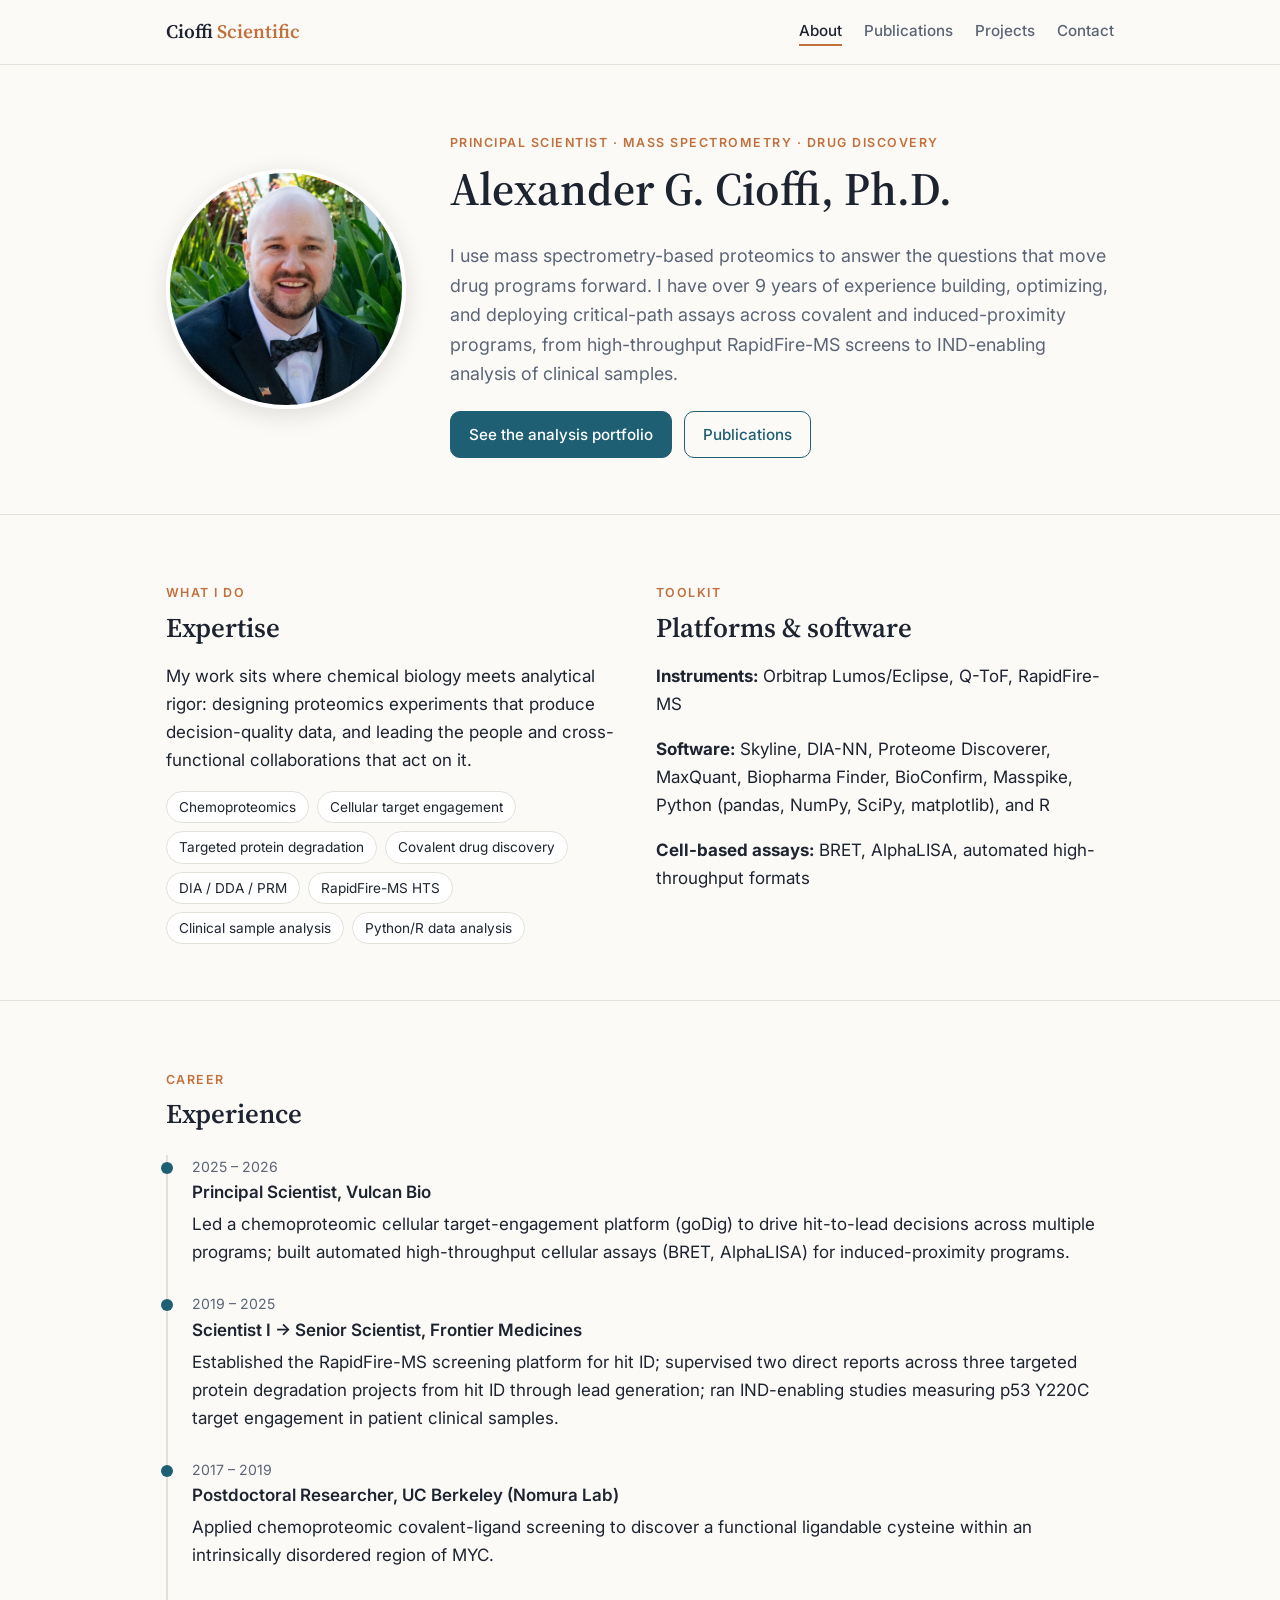
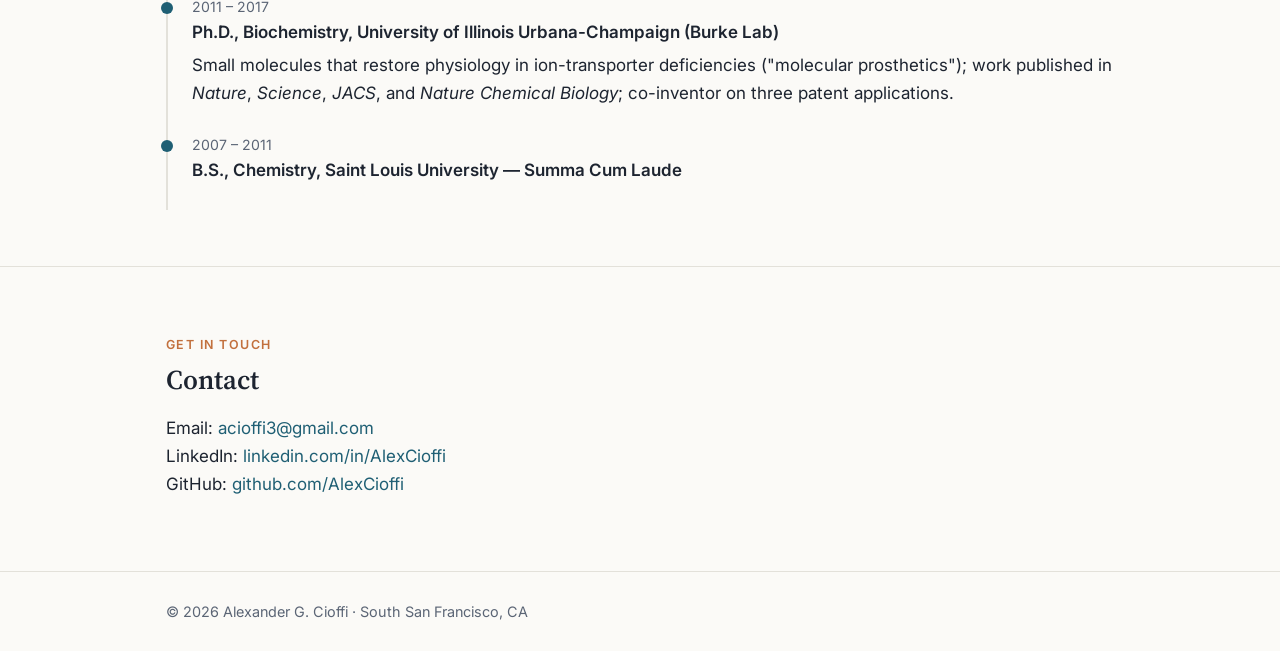
==== index.html @ 392a1076 "Add files via upload" ====
<!DOCTYPE html>
<!-- =====================================================================
     index.html — the home page (what visitors see at cioffiscientific.com)
     GitHub Pages serves a file named index.html automatically for "/".
     Sections: header/nav · hero (photo + intro) · expertise · career · footer
     ===================================================================== -->
<html lang="en">
<head>
  <meta charset="utf-8">
  <!-- Makes the layout scale correctly on phones -->
  <meta name="viewport" content="width=device-width, initial-scale=1">
  <title>Alexander G. Cioffi, Ph.D. | Proteomics &amp; Drug Discovery</title>
  <!-- This description is what Google shows under your link in search results -->
  <meta name="description" content="Alexander G. Cioffi, Ph.D. — Principal Scientist in mass spectrometry-based proteomics, chemoproteomics, and covalent / induced-proximity drug discovery.">

  <!-- Fonts from Google Fonts: a serif for headings, a clean sans for body text -->
  <link rel="preconnect" href="https://fonts.googleapis.com">
  <link rel="preconnect" href="https://fonts.gstatic.com" crossorigin>
  <link href="https://fonts.googleapis.com/css2?family=Inter:wght@400;500;600&family=Source+Serif+4:wght@600&display=swap" rel="stylesheet">

  <!-- The shared stylesheet (all pages use it) -->
  <link rel="stylesheet" href="styles.css">
</head>
<body>

  <!-- ===== Header / navigation (copy-identical on every page) ===== -->
  <header class="site-header">
    <div class="container">
      <a class="brand" href="index.html">Cioffi <span>Scientific</span></a>
      <nav class="nav">
        <a href="index.html" aria-current="page">About</a>
        <a href="publications.html">Publications</a>
        <a href="projects.html">Projects</a>
        <a href="#contact">Contact</a>
      </nav>
    </div>
  </header>

  <main>
    <!-- ===== Hero: photo + who you are ===== -->
    <section>
      <div class="container hero">
        <div>
          <!-- PHOTO: save a square-ish photo as images/headshot.jpg.
               If the file is missing, "onerror" hides the broken image and
               shows the initials circle instead. -->
          <img class="headshot" src="images/headshot.jpg" alt="Portrait of Alexander Cioffi"
               onerror="this.style.display='none'; this.nextElementSibling.style.display='flex';">
          <div class="headshot-placeholder" aria-hidden="true">AC</div>
        </div>

        <div>
          <p class="eyebrow">Principal Scientist · Mass Spectrometry · Drug Discovery</p>
          <h1>Alexander G. Cioffi, Ph.D.</h1>
          <p class="lede">
            I use mass spectrometry-based proteomics to answer the questions that move drug
            programs forward. I have over 9 years of experience building, optimizing, and deploying
            critical-path assays across covalent and induced-proximity programs, from
            high-throughput RapidFire-MS screens to IND-enabling analysis of clinical samples.
          </p>
          <div class="button-row">
            <a class="button primary" href="projects.html">See the analysis portfolio</a>
            <a class="button" href="publications.html">Publications</a>
            <!-- Optional: put your CV PDF in the repo and uncomment this line
            <a class="button" href="Cioffi_CV.pdf">Download CV</a> -->
          </div>
        </div>
      </div>
    </section>

    <!-- ===== Expertise ===== -->
    <section>
      <div class="container two-col">
        <div>
          <p class="eyebrow">What I do</p>
          <h2>Expertise</h2>
          <p>
            My work sits where chemical biology meets analytical rigor: designing proteomics
            experiments that produce decision-quality data, and leading the people and
            cross-functional collaborations that act on it.
          </p>
          <div class="tags">
            <span class="tag">Chemoproteomics</span>
            <span class="tag">Cellular target engagement</span>
            <span class="tag">Targeted protein degradation</span>
            <span class="tag">Covalent drug discovery</span>
            <span class="tag">DIA / DDA / PRM</span>
            <span class="tag">RapidFire-MS HTS</span>
            <span class="tag">Clinical sample analysis</span>
            <span class="tag">Python/R data analysis</span>
          </div>
        </div>
        <div>
          <p class="eyebrow">Toolkit</p>
          <h2>Platforms &amp; software</h2>
          <p><strong>Instruments:</strong> Orbitrap Lumos/Eclipse, Q-ToF, RapidFire-MS</p>
          <p><strong>Software:</strong> Skyline, DIA-NN, Proteome Discoverer, MaxQuant, Biopharma Finder,
             BioConfirm, Masspike, Python (pandas, NumPy, SciPy, matplotlib), and R</p>
          <p><strong>Cell-based assays:</strong> BRET, AlphaLISA, automated high-throughput formats</p>
        </div>
      </div>
    </section>

    <!-- ===== Career timeline ===== -->
    <section>
      <div class="container">
        <p class="eyebrow">Career</p>
        <h2>Experience</h2>
        <ul class="timeline">
          <li>
            <div class="when">2025 – 2026</div>
            <div class="role">Principal Scientist, Vulcan Bio</div>
            <p>Led a chemoproteomic cellular target-engagement platform (goDig) to drive
               hit-to-lead decisions across multiple programs; built automated high-throughput
               cellular assays (BRET, AlphaLISA) for induced-proximity programs.</p>
          </li>
          <li>
            <div class="when">2019 – 2025</div>
            <div class="role">Scientist I → Senior Scientist, Frontier Medicines</div>
            <p>Established the RapidFire-MS screening platform for hit ID; supervised two direct
               reports across three targeted protein degradation projects from hit ID through lead
               generation; ran IND-enabling studies measuring p53 Y220C target engagement in
               patient clinical samples.</p>
          </li>
          <li>
            <div class="when">2017 – 2019</div>
            <div class="role">Postdoctoral Researcher, UC Berkeley (Nomura Lab)</div>
            <p>Applied chemoproteomic covalent-ligand screening to discover a functional
               ligandable cysteine within an intrinsically disordered region of MYC.</p>
          </li>
          <li>
            <div class="when">2011 – 2017</div>
            <div class="role">Ph.D., Biochemistry, University of Illinois Urbana-Champaign (Burke Lab)</div>
            <p>Small molecules that restore physiology in ion-transporter deficiencies
               ("molecular prosthetics"); work published in <em>Nature</em>, <em>Science</em>,
               <em>JACS</em>, and <em>Nature Chemical Biology</em>; co-inventor on three patent
               applications.</p>
          </li>
          <li>
            <div class="when">2007 – 2011</div>
            <div class="role">B.S., Chemistry, Saint Louis University — Summa Cum Laude</div>
          </li>
        </ul>
      </div>
    </section>

    <!-- ===== Contact ===== -->
    <section id="contact">
      <div class="container">
        <p class="eyebrow">Get in touch</p>
        <h2>Contact</h2>
        <p>
          Email: <a href="mailto:acioffi3@gmail.com">acioffi3@gmail.com</a><br>
          <!-- Replace the two URLs below with your real profiles -->
          LinkedIn: <a href="https://www.linkedin.com/in/alexander-cioffi-22148a72">linkedin.com/in/AlexCioffi</a><br>
          GitHub: <a href="https://github.com/acioffi3-spec">github.com/AlexCioffi</a>
        </p>
      </div>
    </section>
  </main>

  <footer class="site-footer">
    <div class="container">© 2026 Alexander G. Cioffi · South San Francisco, CA</div>
  </footer>

</body>
</html>
---- styles.css ----
/* =====================================================================
   cioffiscientific.com — shared stylesheet
   Every page links to this one file, so a change here changes the
   whole site. Structure:
     1. Design tokens (colors, fonts, spacing) — edit these first
     2. Base elements (body, headings, links)
     3. Layout pieces (header/nav, sections, footer)
     4. Components (hero, timeline, publication list, project cards)
     5. Small-screen adjustments
   ===================================================================== */

/* ---------- 1. Design tokens ----------------------------------------
   CSS "custom properties" (variables). Change --accent once and every
   link, button and highlight follows. */
:root {
  --bg:        #fbfaf7;   /* warm off-white page background */
  --surface:   #ffffff;   /* cards */
  --text:      #1d2430;   /* near-black body text */
  --muted:     #5b6575;   /* secondary text (dates, journals) */
  --line:      #e3e1da;   /* hairline borders */
  --accent:    #1f5f74;   /* deep teal — links, highlights */
  --accent-2:  #c2703d;   /* copper — small emphasis marks */

  --font-head: "Source Serif 4", Georgia, serif;
  --font-body: "Inter", system-ui, -apple-system, "Segoe UI", sans-serif;

  --max-width: 980px;     /* content column width */
  --radius:    10px;
}

/* Dark mode: browsers report the visitor's OS setting; we just swap tokens. */
@media (prefers-color-scheme: dark) {
  :root {
    --bg:       #12161c;
    --surface:  #1a2029;
    --text:     #e6e8eb;
    --muted:    #9aa3b0;
    --line:     #2a323d;
    --accent:   #6fb8cf;
    --accent-2: #e09a6b;
  }
}

/* ---------- 2. Base elements ---------------------------------------- */
*, *::before, *::after { box-sizing: border-box; }

html { scroll-behavior: smooth; }

body {
  margin: 0;
  background: var(--bg);
  color: var(--text);
  font-family: var(--font-body);
  font-size: 17px;
  line-height: 1.65;
}

h1, h2, h3 {
  font-family: var(--font-head);
  line-height: 1.2;
  margin: 0 0 0.5em;
}
h1 { font-size: clamp(2rem, 5vw, 2.9rem); font-weight: 600; }
h2 { font-size: 1.7rem; font-weight: 600; }
h3 { font-size: 1.15rem; font-weight: 600; }

a { color: var(--accent); text-decoration: none; }
a:hover { text-decoration: underline; }

img { max-width: 100%; display: block; }

/* ---------- 3. Layout ----------------------------------------------- */
.container {
  max-width: var(--max-width);
  margin: 0 auto;
  padding: 0 16px;           /* 16px gutter keeps text off phone edges */
}

/* Header + navigation bar, shared by every page */
.site-header {
  border-bottom: 1px solid var(--line);
  background: var(--bg);
  position: sticky;           /* stays visible while scrolling */
  top: 0;
  z-index: 10;
}
.site-header .container {
  display: flex;
  align-items: center;
  justify-content: space-between;
  gap: 16px;
  min-height: 64px;
  flex-wrap: wrap;
}
.brand {
  font-family: var(--font-head);
  font-size: 1.2rem;
  font-weight: 600;
  color: var(--text);
}
.brand span { color: var(--accent-2); }
.nav { display: flex; gap: 22px; flex-wrap: wrap; }
.nav a { color: var(--muted); font-size: 0.95rem; font-weight: 500; }
.nav a:hover { color: var(--accent); text-decoration: none; }
/* The page you're on gets aria-current="page" in the HTML */
.nav a[aria-current="page"] { color: var(--text); border-bottom: 2px solid var(--accent-2); }

section { padding: 56px 0; }
section + section { border-top: 1px solid var(--line); }

.eyebrow {                   /* small label above a heading */
  font-size: 0.78rem;
  letter-spacing: 0.12em;
  text-transform: uppercase;
  color: var(--accent-2);
  font-weight: 600;
  margin-bottom: 8px;
}

.site-footer {
  border-top: 1px solid var(--line);
  padding: 28px 0;
  color: var(--muted);
  font-size: 0.9rem;
}

/* ---------- 4. Components ------------------------------------------- */

/* Hero: photo on the left, intro text on the right */
.hero {
  display: grid;
  grid-template-columns: 240px 1fr;
  gap: 44px;
  align-items: center;
}
.headshot {
  width: 240px;
  height: 240px;
  border-radius: 50%;
  object-fit: cover;         /* crops any photo to fill the circle */
  border: 4px solid var(--surface);
  box-shadow: 0 6px 24px rgba(0, 0, 0, 0.12);
}
/* Shown only if images/headshot.jpg is missing (see onerror in index.html) */
.headshot-placeholder {
  width: 240px;
  height: 240px;
  border-radius: 50%;
  display: none;
  align-items: center;
  justify-content: center;
  background: var(--accent);
  color: #fff;
  font-family: var(--font-head);
  font-size: 4rem;
}
.lede { font-size: 1.12rem; color: var(--muted); max-width: 60ch; }

.button-row { display: flex; gap: 12px; flex-wrap: wrap; margin-top: 22px; }
.button {
  display: inline-block;
  padding: 10px 18px;
  border-radius: var(--radius);
  border: 1px solid var(--accent);
  font-weight: 500;
  font-size: 0.95rem;
}
.button.primary { background: var(--accent); color: #fff; }
.button:hover { text-decoration: none; opacity: 0.9; }

/* Expertise tags */
.tags { display: flex; flex-wrap: wrap; gap: 8px; margin-top: 12px; }
.tag {
  font-size: 0.85rem;
  padding: 4px 12px;
  border-radius: 999px;
  border: 1px solid var(--line);
  background: var(--surface);
}

.two-col { display: grid; grid-template-columns: 1fr 1fr; gap: 32px; }

/* Career timeline: a vertical line with entries hanging off it */
.timeline { list-style: none; padding: 0; margin: 24px 0 0; border-left: 2px solid var(--line); }
.timeline li { position: relative; padding: 0 0 26px 24px; }
.timeline li::before {       /* the dot on the line */
  content: "";
  position: absolute;
  left: -7px;
  top: 7px;
  width: 12px;
  height: 12px;
  border-radius: 50%;
  background: var(--accent);
}
.timeline .when { color: var(--muted); font-size: 0.88rem; }
.timeline .role { font-weight: 600; }
.timeline p { margin: 4px 0 0; }

/* Publication list (publications.html) */
.pub-list { list-style: none; padding: 0; margin: 0; counter-reset: pub; }
.pub {
  counter-increment: pub;
  padding: 18px 0;
  border-bottom: 1px solid var(--line);
  display: grid;
  grid-template-columns: 70px 1fr;
  gap: 12px;
}
.pub-year { font-family: var(--font-head); font-size: 1.1rem; color: var(--accent-2); }
.pub-title { font-weight: 600; display: block; margin-bottom: 2px; }
.pub-authors { color: var(--muted); font-size: 0.93rem; }
.pub-authors .me { color: var(--text); font-weight: 600; }  /* highlights your name */
.pub-venue { font-size: 0.93rem; }
.pub-venue em { font-style: italic; }
.pub-links { margin-top: 6px; font-size: 0.88rem; display: flex; gap: 14px; flex-wrap: wrap; }

/* Project cards (projects.html) */
.cards { display: grid; grid-template-columns: repeat(auto-fit, minmax(260px, 1fr)); gap: 20px; }
.card {
  background: var(--surface);
  border: 1px solid var(--line);
  border-radius: var(--radius);
  padding: 22px;
}
.card .status { font-size: 0.78rem; text-transform: uppercase; letter-spacing: 0.08em; color: var(--muted); }
.card .status.live { color: var(--accent); }

/* ---------- 5. Small screens ---------------------------------------- */
@media (max-width: 720px) {
  .hero { grid-template-columns: 1fr; gap: 24px; text-align: left; }
  .headshot, .headshot-placeholder { width: 160px; height: 160px; font-size: 2.8rem; }
  .two-col { grid-template-columns: 1fr; }
  .pub { grid-template-columns: 1fr; gap: 2px; }
  section { padding: 40px 0; }
}
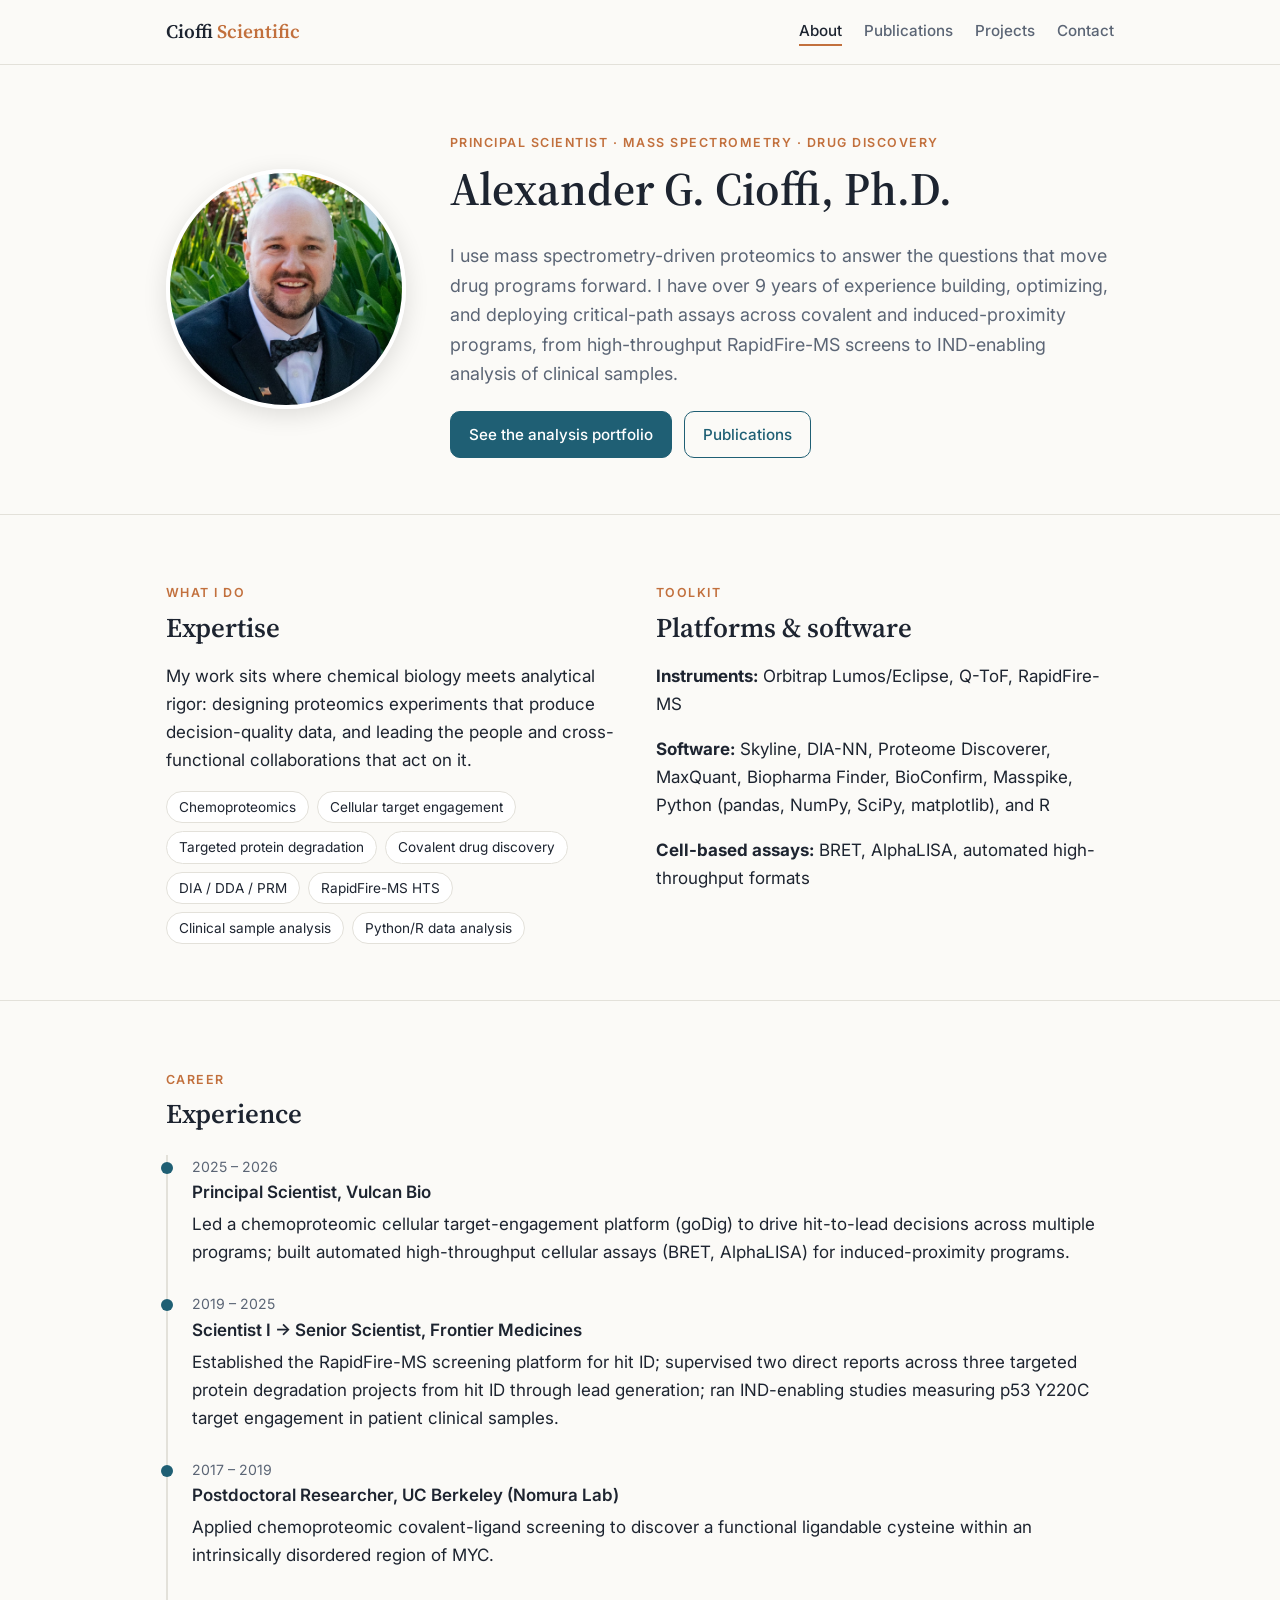
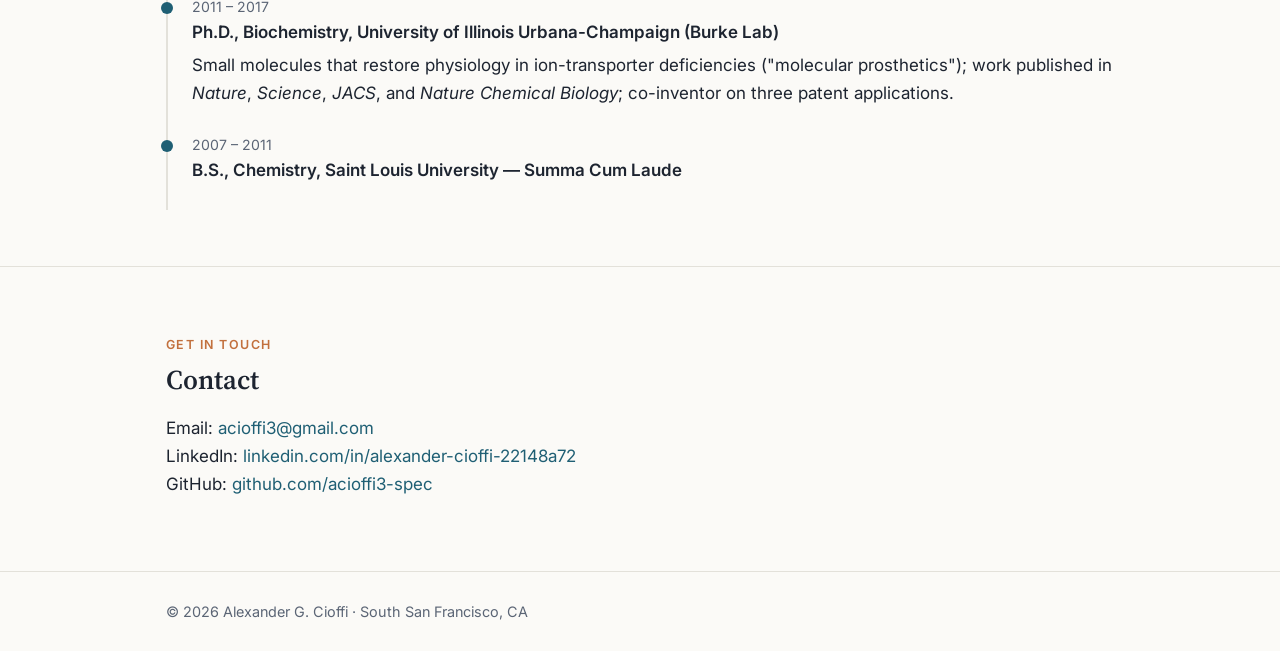
==== commit e7d51824: "Fix contact links, hide unfinished Projects button, add link previews - Contact: link text now match" ====
--- a/index.html
+++ b/index.html
@@ -11,7 +11,19 @@
   <meta name="viewport" content="width=device-width, initial-scale=1">
   <title>Alexander G. Cioffi, Ph.D. | Proteomics &amp; Drug Discovery</title>
   <!-- This description is what Google shows under your link in search results -->
-  <meta name="description" content="Alexander G. Cioffi, Ph.D. — Principal Scientist in mass spectrometry-based proteomics, chemoproteomics, and covalent / induced-proximity drug discovery.">
+  <meta name="description" content="Alexander G. Cioffi, Ph.D. — Principal Scientist in mass spectrometry-driven proteomics, chemoproteomics, and covalent / induced-proximity drug discovery.">
+
+  <!-- Link preview: what LinkedIn, Slack, iMessage, etc. show when someone shares this page.
+       Image URLs here must be absolute (full https://...) for those sites to find them. -->
+  <meta property="og:type" content="website">
+  <meta property="og:url" content="https://cioffiscientific.com/">
+  <meta property="og:title" content="Alexander G. Cioffi, Ph.D. | Cioffi Scientific">
+  <meta property="og:description" content="Mass spectrometry-driven proteomics for drug discovery: chemoproteomics, target engagement, and targeted protein degradation.">
+  <meta property="og:image" content="https://cioffiscientific.com/images/social-preview.png">
+  <meta property="og:image:width" content="1280">
+  <meta property="og:image:height" content="640">
+  <meta property="og:image:alt" content="Alexander G. Cioffi, Ph.D. — Mass spectrometry-driven proteomics for drug discovery">
+  <meta name="twitter:card" content="summary_large_image">
 
   <!-- Fonts from Google Fonts: a serif for headings, a clean sans for body text -->
   <link rel="preconnect" href="https://fonts.googleapis.com">
@@ -53,7 +65,7 @@
           <p class="eyebrow">Principal Scientist · Mass Spectrometry · Drug Discovery</p>
           <h1>Alexander G. Cioffi, Ph.D.</h1>
           <p class="lede">
-            I use mass spectrometry-based proteomics to answer the questions that move drug
+            I use mass spectrometry-driven proteomics to answer the questions that move drug
             programs forward. I have over 9 years of experience building, optimizing, and deploying
             critical-path assays across covalent and induced-proximity programs, from
             high-throughput RapidFire-MS screens to IND-enabling analysis of clinical samples.
@@ -151,9 +163,9 @@
         <h2>Contact</h2>
         <p>
           Email: <a href="mailto:acioffi3@gmail.com">acioffi3@gmail.com</a><br>
-          <!-- Replace the two URLs below with your real profiles -->
-          LinkedIn: <a href="https://www.linkedin.com/in/alexander-cioffi-22148a72">linkedin.com/in/AlexCioffi</a><br>
-          GitHub: <a href="https://github.com/acioffi3-spec">github.com/AlexCioffi</a>
+          <!-- Link text must match the real address, so a visitor who types it lands on the right page -->
+          LinkedIn: <a href="https://www.linkedin.com/in/alexander-cioffi-22148a72">linkedin.com/in/alexander-cioffi-22148a72</a><br>
+          GitHub: <a href="https://github.com/acioffi3-spec">github.com/acioffi3-spec</a>
         </p>
       </div>
     </section>
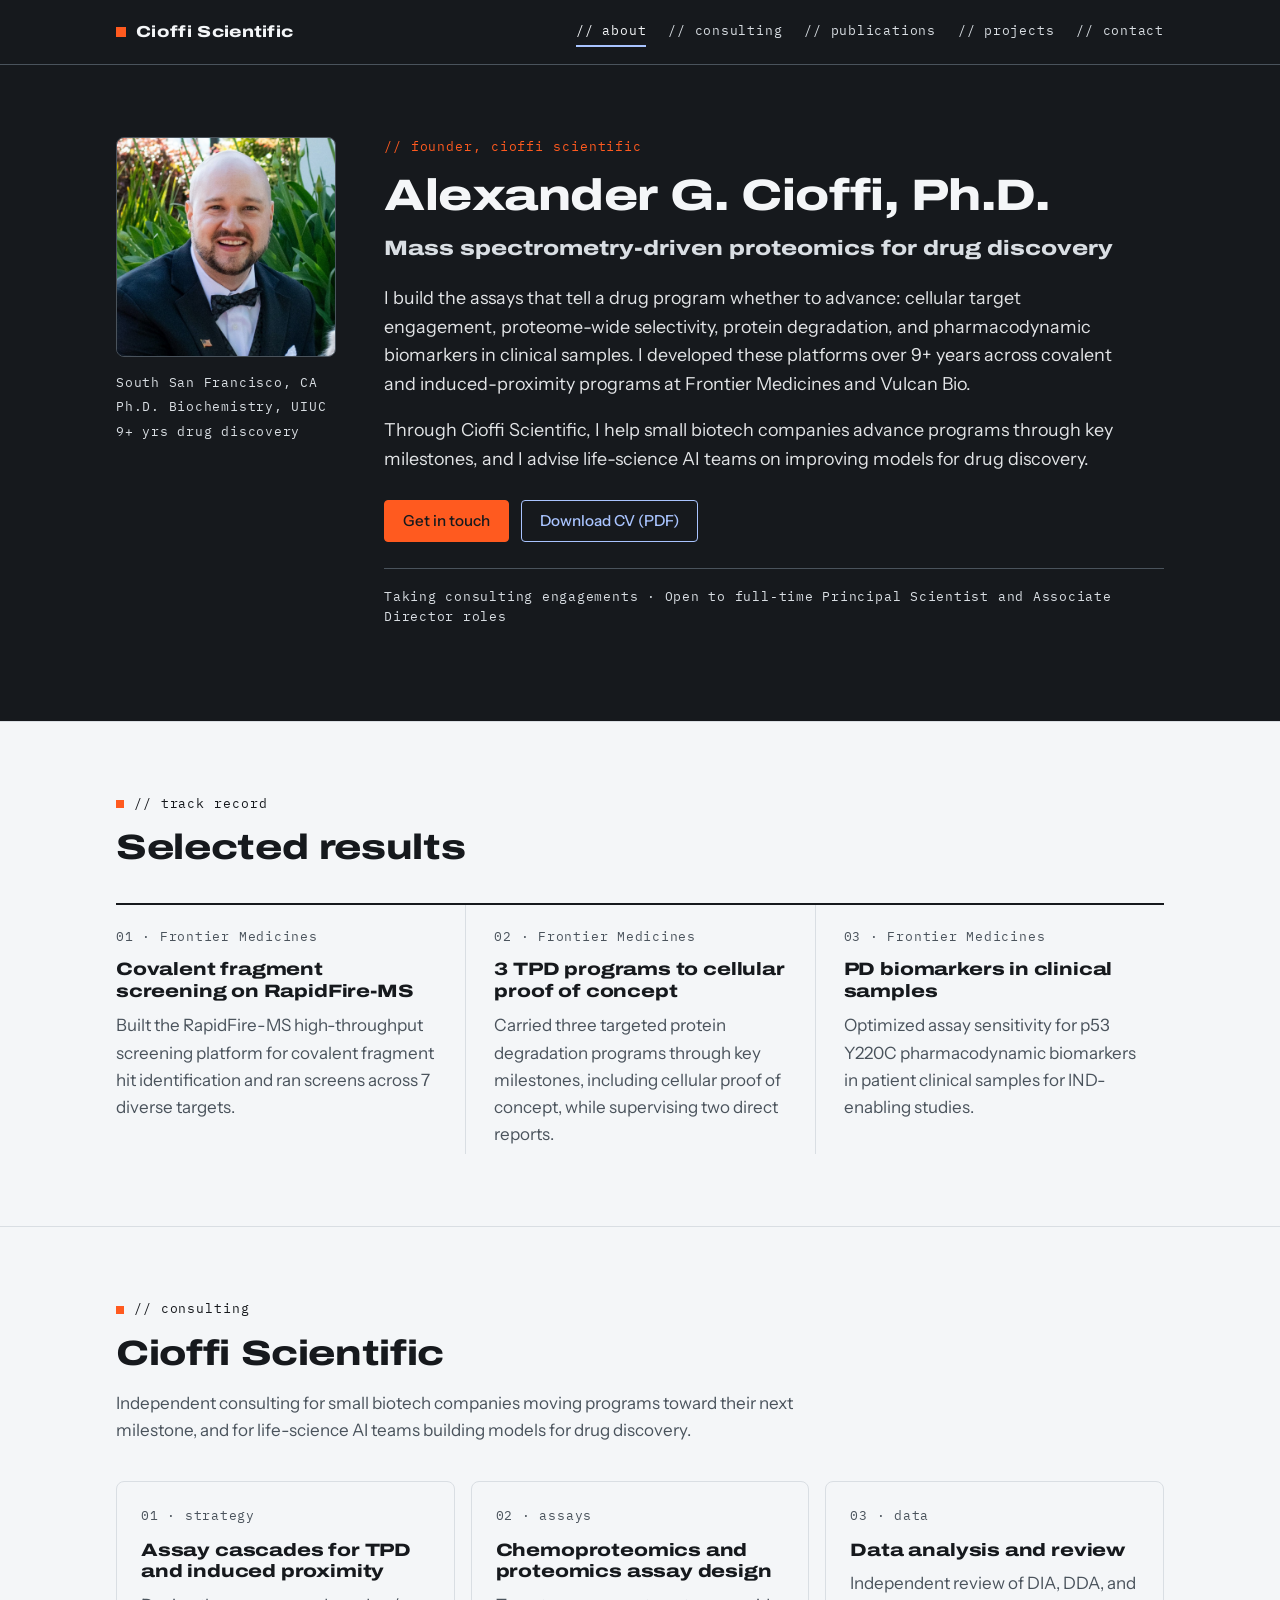
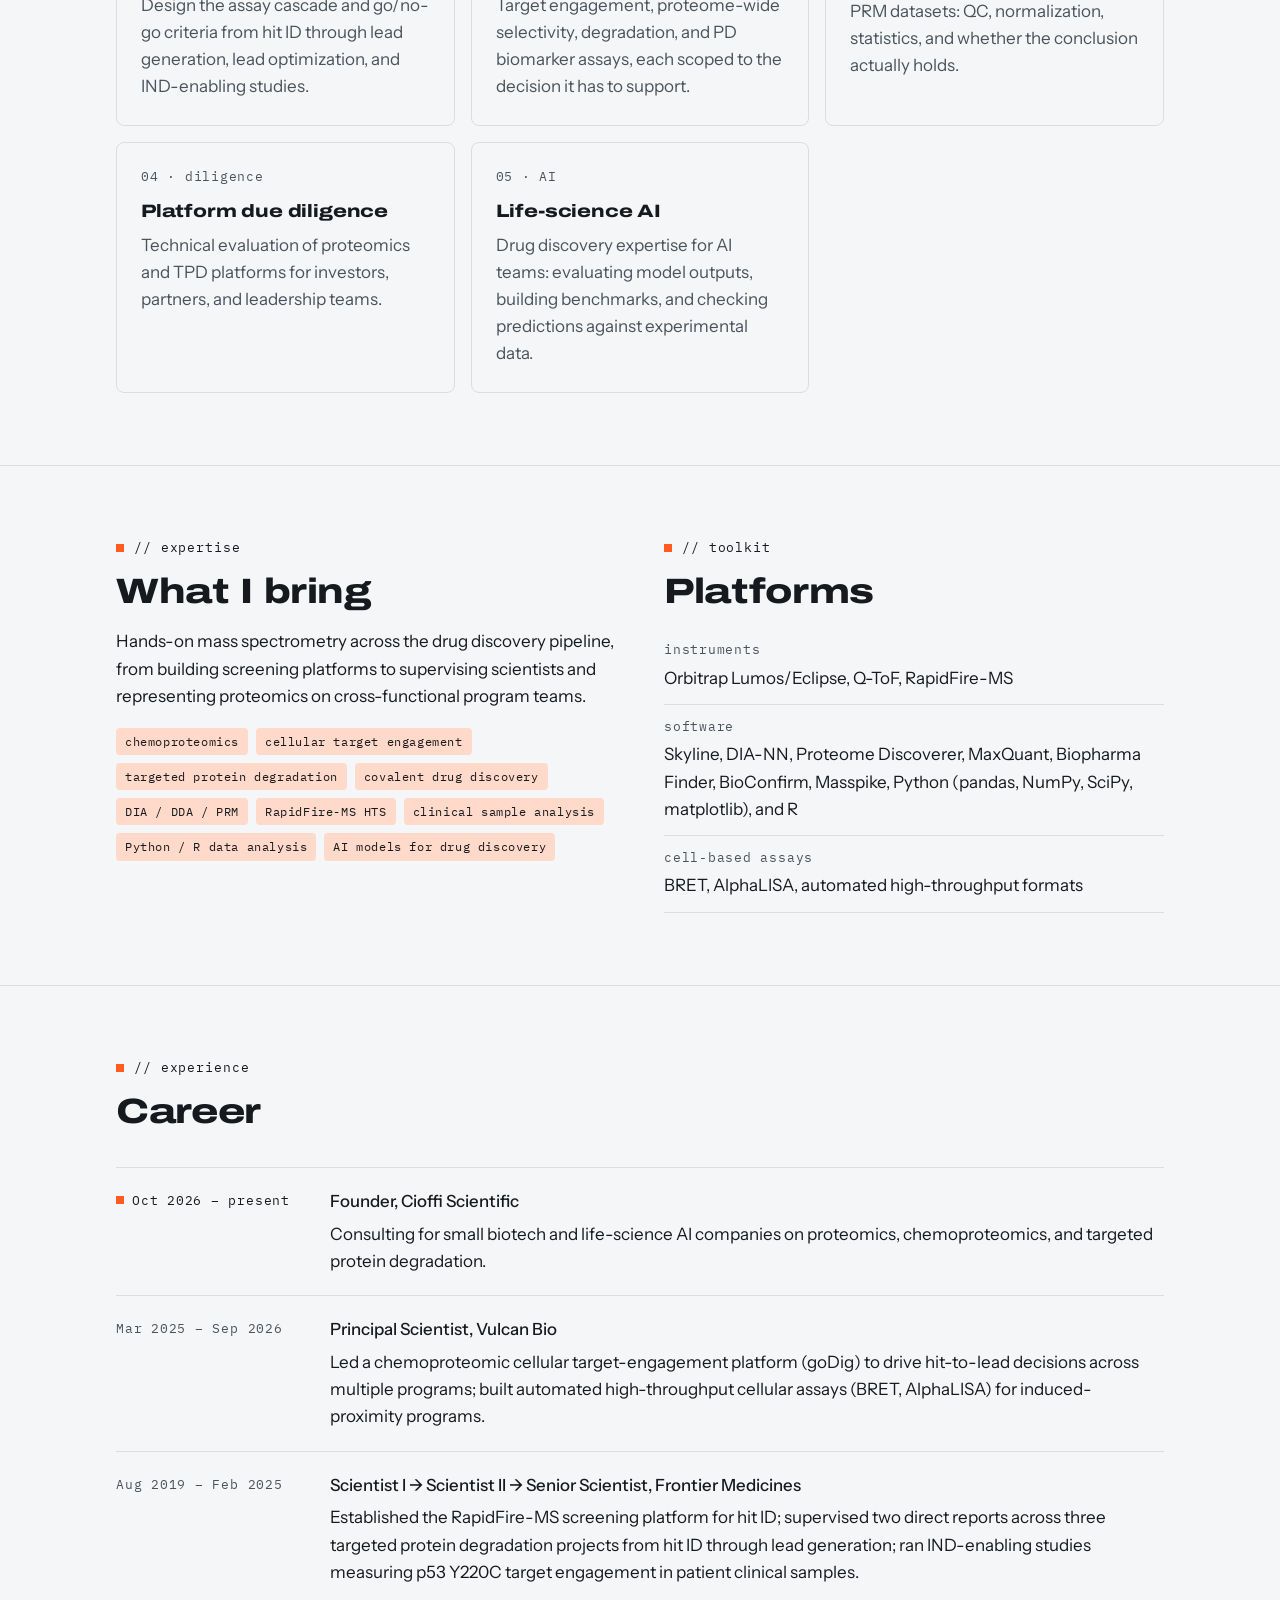
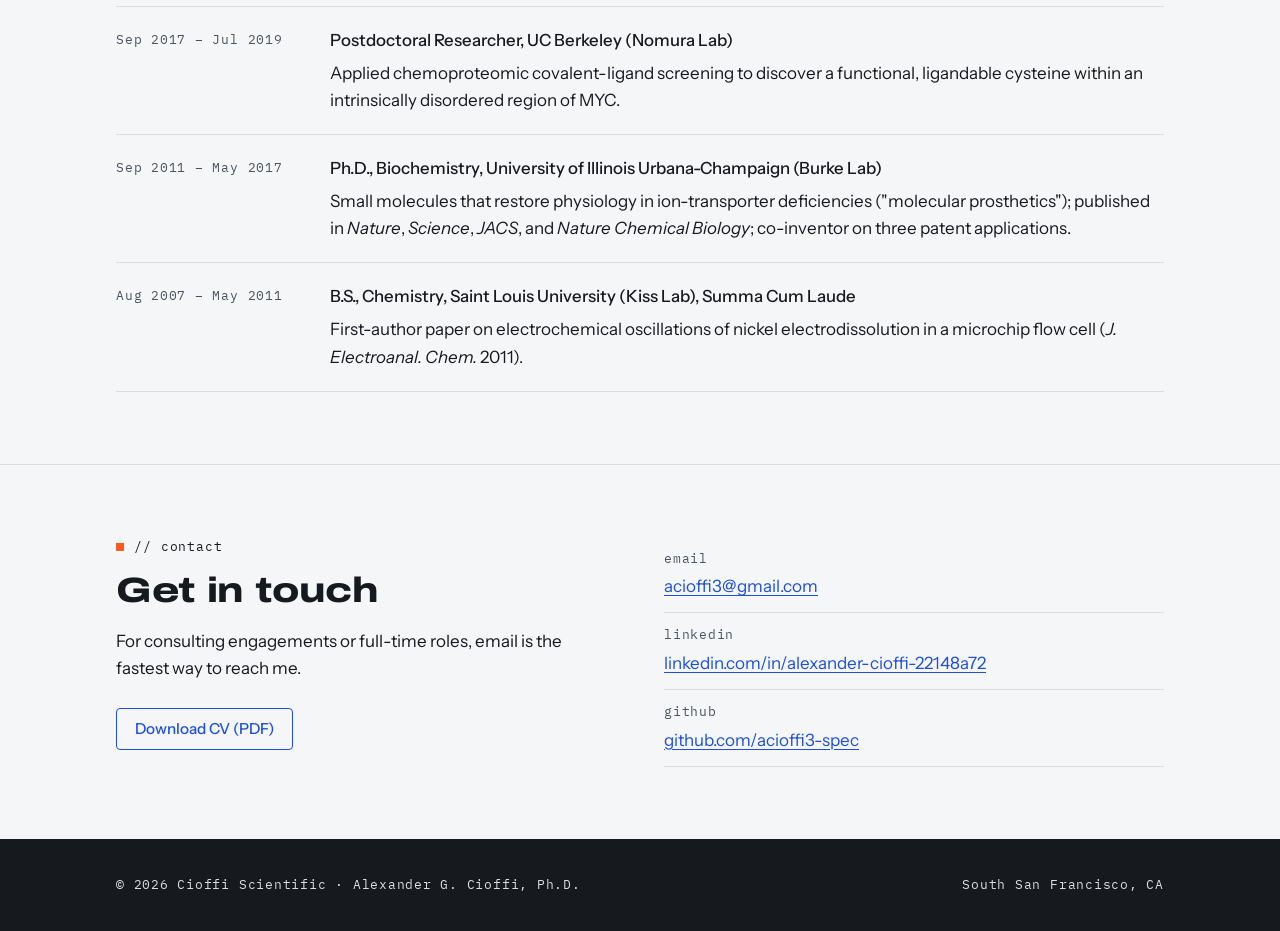
==== commit c18d360f: "Restyle to "Signal and Steel", add consulting, track record, CV download - New design system from St" ====
--- a/index.html
+++ b/index.html
@@ -1,179 +1,302 @@
-<!DOCTYPE html>
-<!-- =====================================================================
-     index.html — the home page (what visitors see at cioffiscientific.com)
-     GitHub Pages serves a file named index.html automatically for "/".
-     Sections: header/nav · hero (photo + intro) · expertise · career · footer
-     ===================================================================== -->
-<html lang="en">
-<head>
-  <meta charset="utf-8">
-  <!-- Makes the layout scale correctly on phones -->
-  <meta name="viewport" content="width=device-width, initial-scale=1">
-  <title>Alexander G. Cioffi, Ph.D. | Proteomics &amp; Drug Discovery</title>
-  <!-- This description is what Google shows under your link in search results -->
-  <meta name="description" content="Alexander G. Cioffi, Ph.D. — Principal Scientist in mass spectrometry-driven proteomics, chemoproteomics, and covalent / induced-proximity drug discovery.">
-
-  <!-- Link preview: what LinkedIn, Slack, iMessage, etc. show when someone shares this page.
-       Image URLs here must be absolute (full https://...) for those sites to find them. -->
-  <meta property="og:type" content="website">
-  <meta property="og:url" content="https://cioffiscientific.com/">
-  <meta property="og:title" content="Alexander G. Cioffi, Ph.D. | Cioffi Scientific">
-  <meta property="og:description" content="Mass spectrometry-driven proteomics for drug discovery: chemoproteomics, target engagement, and targeted protein degradation.">
-  <meta property="og:image" content="https://cioffiscientific.com/images/social-preview.png">
-  <meta property="og:image:width" content="1280">
-  <meta property="og:image:height" content="640">
-  <meta property="og:image:alt" content="Alexander G. Cioffi, Ph.D. — Mass spectrometry-driven proteomics for drug discovery">
-  <meta name="twitter:card" content="summary_large_image">
-
-  <!-- Fonts from Google Fonts: a serif for headings, a clean sans for body text -->
-  <link rel="preconnect" href="https://fonts.googleapis.com">
-  <link rel="preconnect" href="https://fonts.gstatic.com" crossorigin>
-  <link href="https://fonts.googleapis.com/css2?family=Inter:wght@400;500;600&family=Source+Serif+4:wght@600&display=swap" rel="stylesheet">
-
-  <!-- The shared stylesheet (all pages use it) -->
-  <link rel="stylesheet" href="styles.css">
-</head>
-<body>
-
-  <!-- ===== Header / navigation (copy-identical on every page) ===== -->
-  <header class="site-header">
-    <div class="container">
-      <a class="brand" href="index.html">Cioffi <span>Scientific</span></a>
-      <nav class="nav">
-        <a href="index.html" aria-current="page">About</a>
-        <a href="publications.html">Publications</a>
-        <a href="projects.html">Projects</a>
-        <a href="#contact">Contact</a>
-      </nav>
-    </div>
-  </header>
-
-  <main>
-    <!-- ===== Hero: photo + who you are ===== -->
-    <section>
-      <div class="container hero">
-        <div>
-          <!-- PHOTO: save a square-ish photo as images/headshot.jpg.
-               If the file is missing, "onerror" hides the broken image and
-               shows the initials circle instead. -->
-          <img class="headshot" src="images/headshot.jpg" alt="Portrait of Alexander Cioffi"
-               onerror="this.style.display='none'; this.nextElementSibling.style.display='flex';">
-          <div class="headshot-placeholder" aria-hidden="true">AC</div>
-        </div>
-
-        <div>
-          <p class="eyebrow">Principal Scientist · Mass Spectrometry · Drug Discovery</p>
-          <h1>Alexander G. Cioffi, Ph.D.</h1>
-          <p class="lede">
-            I use mass spectrometry-driven proteomics to answer the questions that move drug
-            programs forward. I have over 9 years of experience building, optimizing, and deploying
-            critical-path assays across covalent and induced-proximity programs, from
-            high-throughput RapidFire-MS screens to IND-enabling analysis of clinical samples.
-          </p>
-          <div class="button-row">
-            <a class="button primary" href="projects.html">See the analysis portfolio</a>
-            <a class="button" href="publications.html">Publications</a>
-            <!-- Optional: put your CV PDF in the repo and uncomment this line
-            <a class="button" href="Cioffi_CV.pdf">Download CV</a> -->
-          </div>
-        </div>
-      </div>
-    </section>
-
-    <!-- ===== Expertise ===== -->
-    <section>
-      <div class="container two-col">
-        <div>
-          <p class="eyebrow">What I do</p>
-          <h2>Expertise</h2>
-          <p>
-            My work sits where chemical biology meets analytical rigor: designing proteomics
-            experiments that produce decision-quality data, and leading the people and
-            cross-functional collaborations that act on it.
-          </p>
-          <div class="tags">
-            <span class="tag">Chemoproteomics</span>
-            <span class="tag">Cellular target engagement</span>
-            <span class="tag">Targeted protein degradation</span>
-            <span class="tag">Covalent drug discovery</span>
-            <span class="tag">DIA / DDA / PRM</span>
-            <span class="tag">RapidFire-MS HTS</span>
-            <span class="tag">Clinical sample analysis</span>
-            <span class="tag">Python/R data analysis</span>
-          </div>
-        </div>
-        <div>
-          <p class="eyebrow">Toolkit</p>
-          <h2>Platforms &amp; software</h2>
-          <p><strong>Instruments:</strong> Orbitrap Lumos/Eclipse, Q-ToF, RapidFire-MS</p>
-          <p><strong>Software:</strong> Skyline, DIA-NN, Proteome Discoverer, MaxQuant, Biopharma Finder,
-             BioConfirm, Masspike, Python (pandas, NumPy, SciPy, matplotlib), and R</p>
-          <p><strong>Cell-based assays:</strong> BRET, AlphaLISA, automated high-throughput formats</p>
-        </div>
-      </div>
-    </section>
-
-    <!-- ===== Career timeline ===== -->
-    <section>
-      <div class="container">
-        <p class="eyebrow">Career</p>
-        <h2>Experience</h2>
-        <ul class="timeline">
-          <li>
-            <div class="when">2025 – 2026</div>
-            <div class="role">Principal Scientist, Vulcan Bio</div>
-            <p>Led a chemoproteomic cellular target-engagement platform (goDig) to drive
-               hit-to-lead decisions across multiple programs; built automated high-throughput
-               cellular assays (BRET, AlphaLISA) for induced-proximity programs.</p>
-          </li>
-          <li>
-            <div class="when">2019 – 2025</div>
-            <div class="role">Scientist I → Senior Scientist, Frontier Medicines</div>
-            <p>Established the RapidFire-MS screening platform for hit ID; supervised two direct
-               reports across three targeted protein degradation projects from hit ID through lead
-               generation; ran IND-enabling studies measuring p53 Y220C target engagement in
-               patient clinical samples.</p>
-          </li>
-          <li>
-            <div class="when">2017 – 2019</div>
-            <div class="role">Postdoctoral Researcher, UC Berkeley (Nomura Lab)</div>
-            <p>Applied chemoproteomic covalent-ligand screening to discover a functional
-               ligandable cysteine within an intrinsically disordered region of MYC.</p>
-          </li>
-          <li>
-            <div class="when">2011 – 2017</div>
-            <div class="role">Ph.D., Biochemistry, University of Illinois Urbana-Champaign (Burke Lab)</div>
-            <p>Small molecules that restore physiology in ion-transporter deficiencies
-               ("molecular prosthetics"); work published in <em>Nature</em>, <em>Science</em>,
-               <em>JACS</em>, and <em>Nature Chemical Biology</em>; co-inventor on three patent
-               applications.</p>
-          </li>
-          <li>
-            <div class="when">2007 – 2011</div>
-            <div class="role">B.S., Chemistry, Saint Louis University — Summa Cum Laude</div>
-          </li>
-        </ul>
-      </div>
-    </section>
-
-    <!-- ===== Contact ===== -->
-    <section id="contact">
-      <div class="container">
-        <p class="eyebrow">Get in touch</p>
-        <h2>Contact</h2>
-        <p>
-          Email: <a href="mailto:acioffi3@gmail.com">acioffi3@gmail.com</a><br>
-          <!-- Link text must match the real address, so a visitor who types it lands on the right page -->
-          LinkedIn: <a href="https://www.linkedin.com/in/alexander-cioffi-22148a72">linkedin.com/in/alexander-cioffi-22148a72</a><br>
-          GitHub: <a href="https://github.com/acioffi3-spec">github.com/acioffi3-spec</a>
-        </p>
-      </div>
-    </section>
-  </main>
-
-  <footer class="site-footer">
-    <div class="container">© 2026 Alexander G. Cioffi · South San Francisco, CA</div>
-  </footer>
-
-</body>
-</html>
+<!DOCTYPE html>
+<!-- =====================================================================
+     index.html: home page (cioffiscientific.com)
+     Sections, top to bottom:
+       header (dark) · hero (dark) · track record · consulting ·
+       expertise & toolkit · career timeline · contact · footer (dark)
+     Dark sections carry class="theme-dark"; colors come from styles.css.
+     ===================================================================== -->
+<html lang="en">
+<head>
+  <meta charset="utf-8">
+  <meta name="viewport" content="width=device-width, initial-scale=1">
+  <title>Alexander G. Cioffi, Ph.D. | Cioffi Scientific</title>
+  <!-- What Google shows under the link in search results -->
+  <meta name="description" content="Alexander G. Cioffi, Ph.D., founder of Cioffi Scientific. Mass spectrometry-driven proteomics, chemoproteomics, and targeted protein degradation for small biotech companies and life-science AI teams.">
+
+  <!-- Link preview for LinkedIn, Slack, texts. Image URL must be absolute. -->
+  <meta property="og:type" content="website">
+  <meta property="og:url" content="https://cioffiscientific.com/">
+  <meta property="og:title" content="Alexander G. Cioffi, Ph.D. | Cioffi Scientific">
+  <meta property="og:description" content="Mass spectrometry-driven proteomics for drug discovery: chemoproteomics, target engagement, and targeted protein degradation.">
+  <meta property="og:image" content="https://cioffiscientific.com/images/social-preview.png">
+  <meta property="og:image:width" content="1280">
+  <meta property="og:image:height" content="640">
+  <meta property="og:image:alt" content="Alexander G. Cioffi, Ph.D. | Mass spectrometry-driven proteomics for drug discovery">
+  <meta name="twitter:card" content="summary_large_image">
+
+  <!-- Fonts: Archivo (expanded headings), Instrument Sans (body), IBM Plex Mono (labels) -->
+  <link rel="preconnect" href="https://fonts.googleapis.com">
+  <link rel="preconnect" href="https://fonts.gstatic.com" crossorigin>
+  <link href="https://fonts.googleapis.com/css2?family=Archivo:wdth,wght@125,800&family=IBM+Plex+Mono&family=Instrument+Sans:wght@400;500&display=swap" rel="stylesheet">
+  <link rel="stylesheet" href="styles.css">
+</head>
+<body>
+
+  <!-- ===== Header (identical on every page except aria-current) ===== -->
+  <header class="site-header theme-dark">
+    <div class="container">
+      <a class="brand" href="index.html">Cioffi Scientific</a>
+      <nav class="nav" aria-label="Main">
+        <a href="index.html" aria-current="page">// about</a>
+        <a href="index.html#consulting">// consulting</a>
+        <a href="publications.html">// publications</a>
+        <a href="projects.html">// projects</a>
+        <a href="index.html#contact">// contact</a>
+      </nav>
+    </div>
+  </header>
+
+  <main>
+    <!-- ===== Hero: who I am, what I do, two ways to act ===== -->
+    <section class="hero theme-dark">
+      <div class="container hero-grid">
+        <div>
+          <!-- If images/headshot.jpg is missing, the initials box shows instead -->
+          <img class="headshot" src="images/headshot.jpg" alt="Portrait of Alexander Cioffi"
+               onerror="this.style.display='none'; this.nextElementSibling.style.display='flex';">
+          <div class="headshot-placeholder" aria-hidden="true">AC</div>
+          <div class="spec-line mono">
+            <span>South San Francisco, CA</span>
+            <span>Ph.D. Biochemistry, UIUC</span>
+            <span>9+ yrs drug discovery</span>
+          </div>
+        </div>
+
+        <div>
+          <p class="eyebrow">// founder, cioffi scientific</p>
+          <h1>Alexander G. Cioffi, Ph.D.</h1>
+          <p class="tagline">Mass spectrometry-driven proteomics for drug discovery</p>
+          <p class="lede">
+            I build the assays that tell a drug program whether to advance: cellular target
+            engagement, proteome-wide selectivity, protein degradation, and pharmacodynamic
+            biomarkers in clinical samples. I developed these platforms over 9+ years across
+            covalent and induced-proximity programs at Frontier Medicines and Vulcan Bio.
+          </p>
+          <p class="lede">
+            Through Cioffi Scientific, I help small biotech companies advance programs through key
+            milestones, and I advise life-science AI teams on improving models for drug discovery.
+          </p>
+          <div class="button-row">
+            <!-- The one Signal-orange button on this screen -->
+            <a class="button primary" href="#contact">Get in touch</a>
+            <a class="button" href="Cioffi_CV.pdf">Download CV (PDF)</a>
+          </div>
+          <p class="availability mono">
+            Taking consulting engagements · Open to full-time Principal Scientist and Associate Director roles
+          </p>
+        </div>
+      </div>
+    </section>
+
+    <!-- ===== Track record: three concrete outcomes ===== -->
+    <section>
+      <div class="container">
+        <div class="section-head">
+          <p class="eyebrow">// track record</p>
+          <h2>Selected results</h2>
+        </div>
+        <div class="results">
+          <div class="result">
+            <span class="num mono">01 · Frontier Medicines</span>
+            <h3>Covalent fragment screening on RapidFire-MS</h3>
+            <p>Built the RapidFire-MS high-throughput screening platform for covalent fragment hit
+               identification and ran screens across 7 diverse targets.</p>
+          </div>
+          <div class="result">
+            <span class="num mono">02 · Frontier Medicines</span>
+            <h3>3 TPD programs to cellular proof of concept</h3>
+            <p>Carried three targeted protein degradation programs through key milestones,
+               including cellular proof of concept, while supervising two direct reports.</p>
+          </div>
+          <div class="result">
+            <span class="num mono">03 · Frontier Medicines</span>
+            <h3>PD biomarkers in clinical samples</h3>
+            <p>Optimized assay sensitivity for p53 Y220C pharmacodynamic biomarkers in patient
+               clinical samples for IND-enabling studies.</p>
+          </div>
+        </div>
+      </div>
+    </section>
+
+    <!-- ===== Consulting services ===== -->
+    <section id="consulting">
+      <div class="container">
+        <div class="section-head">
+          <p class="eyebrow">// consulting</p>
+          <h2>Cioffi Scientific</h2>
+          <p>Independent consulting for small biotech companies moving programs toward their next
+             milestone, and for life-science AI teams building models for drug discovery.</p>
+        </div>
+        <div class="cards">
+          <article class="card">
+            <span class="mono">01 · strategy</span>
+            <h3>Assay cascades for TPD and induced proximity</h3>
+            <p>Design the assay cascade and go/no-go criteria from hit ID through lead generation,
+               lead optimization, and IND-enabling studies.</p>
+          </article>
+          <article class="card">
+            <span class="mono">02 · assays</span>
+            <h3>Chemoproteomics and proteomics assay design</h3>
+            <p>Target engagement, proteome-wide selectivity, degradation, and PD biomarker assays,
+               each scoped to the decision it has to support.</p>
+          </article>
+          <article class="card">
+            <span class="mono">03 · data</span>
+            <h3>Data analysis and review</h3>
+            <p>Independent review of DIA, DDA, and PRM datasets: QC, normalization, statistics,
+               and whether the conclusion actually holds.</p>
+          </article>
+          <article class="card">
+            <span class="mono">04 · diligence</span>
+            <h3>Platform due diligence</h3>
+            <p>Technical evaluation of proteomics and TPD platforms for investors, partners, and
+               leadership teams.</p>
+          </article>
+          <article class="card">
+            <span class="mono">05 · AI</span>
+            <h3>Life-science AI</h3>
+            <p>Drug discovery expertise for AI teams: evaluating model outputs, building benchmarks,
+               and checking predictions against experimental data.</p>
+          </article>
+        </div>
+      </div>
+    </section>
+
+    <!-- ===== Expertise and toolkit ===== -->
+    <section>
+      <div class="container two-col">
+        <div>
+          <p class="eyebrow">// expertise</p>
+          <h2>What I bring</h2>
+          <p>
+            Hands-on mass spectrometry across the drug discovery pipeline, from building screening
+            platforms to supervising scientists and representing proteomics on cross-functional
+            program teams.
+          </p>
+          <div class="tags">
+            <span class="tag">chemoproteomics</span>
+            <span class="tag">cellular target engagement</span>
+            <span class="tag">targeted protein degradation</span>
+            <span class="tag">covalent drug discovery</span>
+            <span class="tag">DIA / DDA / PRM</span>
+            <span class="tag">RapidFire-MS HTS</span>
+            <span class="tag">clinical sample analysis</span>
+            <span class="tag">Python / R data analysis</span>
+            <span class="tag">AI models for drug discovery</span>
+          </div>
+        </div>
+        <div>
+          <p class="eyebrow">// toolkit</p>
+          <h2>Platforms</h2>
+          <dl class="kv">
+            <div><dt class="mono">instruments</dt>
+                 <dd>Orbitrap Lumos/Eclipse, Q-ToF, RapidFire-MS</dd></div>
+            <div><dt class="mono">software</dt>
+                 <dd>Skyline, DIA-NN, Proteome Discoverer, MaxQuant, Biopharma Finder, BioConfirm,
+                     Masspike, Python (pandas, NumPy, SciPy, matplotlib), and R</dd></div>
+            <div><dt class="mono">cell-based assays</dt>
+                 <dd>BRET, AlphaLISA, automated high-throughput formats</dd></div>
+          </dl>
+        </div>
+      </div>
+    </section>
+
+    <!-- ===== Career timeline (newest first) ===== -->
+    <section id="experience">
+      <div class="container">
+        <div class="section-head">
+          <p class="eyebrow">// experience</p>
+          <h2>Career</h2>
+        </div>
+        <ol class="timeline">
+          <li class="current">
+            <div class="when mono">Oct 2026 – present</div>
+            <div>
+              <div class="role">Founder, Cioffi Scientific</div>
+              <p>Consulting for small biotech and life-science AI companies on proteomics,
+                 chemoproteomics, and targeted protein degradation.</p>
+            </div>
+          </li>
+          <li>
+            <div class="when mono">Mar 2025 – Sep 2026</div>
+            <div>
+              <div class="role">Principal Scientist, Vulcan Bio</div>
+              <p>Led a chemoproteomic cellular target-engagement platform (goDig) to drive
+                 hit-to-lead decisions across multiple programs; built automated high-throughput
+                 cellular assays (BRET, AlphaLISA) for induced-proximity programs.</p>
+            </div>
+          </li>
+          <li>
+            <div class="when mono">Aug 2019 – Feb 2025</div>
+            <div>
+              <div class="role">Scientist I → Scientist II → Senior Scientist, Frontier Medicines</div>
+              <p>Established the RapidFire-MS screening platform for hit ID; supervised two direct
+                 reports across three targeted protein degradation projects from hit ID through
+                 lead generation; ran IND-enabling studies measuring p53 Y220C target engagement in
+                 patient clinical samples.</p>
+            </div>
+          </li>
+          <li>
+            <div class="when mono">Sep 2017 – Jul 2019</div>
+            <div>
+              <div class="role">Postdoctoral Researcher, UC Berkeley (Nomura Lab)</div>
+              <p>Applied chemoproteomic covalent-ligand screening to discover a functional,
+                 ligandable cysteine within an intrinsically disordered region of MYC.</p>
+            </div>
+          </li>
+          <li>
+            <div class="when mono">Sep 2011 – May 2017</div>
+            <div>
+              <div class="role">Ph.D., Biochemistry, University of Illinois Urbana-Champaign (Burke Lab)</div>
+              <p>Small molecules that restore physiology in ion-transporter deficiencies
+                 ("molecular prosthetics"); published in <em>Nature</em>, <em>Science</em>,
+                 <em>JACS</em>, and <em>Nature Chemical Biology</em>; co-inventor on three patent
+                 applications.</p>
+            </div>
+          </li>
+          <li>
+            <div class="when mono">Aug 2007 – May 2011</div>
+            <div>
+              <div class="role">B.S., Chemistry, Saint Louis University (Kiss Lab), Summa Cum Laude</div>
+              <p>First-author paper on electrochemical oscillations of nickel electrodissolution in
+                 a microchip flow cell (<em>J. Electroanal. Chem.</em> 2011).</p>
+            </div>
+          </li>
+        </ol>
+      </div>
+    </section>
+
+    <!-- ===== Contact ===== -->
+    <section id="contact">
+      <div class="container two-col">
+        <div>
+          <p class="eyebrow">// contact</p>
+          <h2>Get in touch</h2>
+          <p>For consulting engagements or full-time roles, email is the fastest way to reach me.</p>
+          <div class="button-row">
+            <a class="button" href="Cioffi_CV.pdf">Download CV (PDF)</a>
+          </div>
+        </div>
+        <dl class="kv">
+          <!-- Link text must match the real address so a visitor who types it lands correctly -->
+          <div><dt class="mono">email</dt>
+               <dd><a href="mailto:acioffi3@gmail.com">acioffi3@gmail.com</a></dd></div>
+          <div><dt class="mono">linkedin</dt>
+               <dd><a href="https://www.linkedin.com/in/alexander-cioffi-22148a72">linkedin.com/in/alexander-cioffi-22148a72</a></dd></div>
+          <div><dt class="mono">github</dt>
+               <dd><a href="https://github.com/acioffi3-spec">github.com/acioffi3-spec</a></dd></div>
+        </dl>
+      </div>
+    </section>
+  </main>
+
+  <footer class="site-footer theme-dark">
+    <div class="container mono">
+      <span>© 2026 Cioffi Scientific · Alexander G. Cioffi, Ph.D.</span>
+      <span>South San Francisco, CA</span>
+    </div>
+  </footer>
+
+</body>
+</html>
--- a/styles.css
+++ b/styles.css
@@ -1,49 +1,95 @@
 /* =====================================================================
-   cioffiscientific.com — shared stylesheet
-   Every page links to this one file, so a change here changes the
-   whole site. Structure:
-     1. Design tokens (colors, fonts, spacing) — edit these first
-     2. Base elements (body, headings, links)
-     3. Layout pieces (header/nav, sections, footer)
-     4. Components (hero, timeline, publication list, project cards)
-     5. Small-screen adjustments
+   cioffiscientific.com: shared stylesheet
+   Design system: "Signal and Steel". Cool, industrial, high-contrast.
+   Grey does most of the work (~80%), blue carries structure and
+   interactivity (~15%), orange marks the single most important thing
+   on a screen (~5%).
+
+   Every color and font is a CSS custom property defined ONCE in
+   section 1. Nothing below hard-codes a hex value or a font name, so
+   changing a token here changes it everywhere.
+
+     1. Tokens: palette, fonts, sizes
+     2. Themes: light (default), dark (OS setting), always-dark sections
+     3. Base elements
+     4. Layout: header, sections, footer
+     5. Components: hero, buttons, eyebrows, tags, cards, timeline,
+        results, publication list
+     6. Small screens
    ===================================================================== */
 
-/* ---------- 1. Design tokens ----------------------------------------
-   CSS "custom properties" (variables). Change --accent once and every
-   link, button and highlight follows. */
+/* ---------- 1. Tokens ------------------------------------------------ */
 :root {
-  --bg:        #fbfaf7;   /* warm off-white page background */
-  --surface:   #ffffff;   /* cards */
-  --text:      #1d2430;   /* near-black body text */
-  --muted:     #5b6575;   /* secondary text (dates, journals) */
-  --line:      #e3e1da;   /* hairline borders */
-  --accent:    #1f5f74;   /* deep teal — links, highlights */
-  --accent-2:  #c2703d;   /* copper — small emphasis marks */
-
-  --font-head: "Source Serif 4", Georgia, serif;
-  --font-body: "Inter", system-ui, -apple-system, "Segoe UI", sans-serif;
-
-  --max-width: 980px;     /* content column width */
-  --radius:    10px;
-}
-
-/* Dark mode: browsers report the visitor's OS setting; we just swap tokens. */
+  /* Greys */
+  --color-graphite: #16191D;  /* dark backgrounds; primary text on light */
+  --color-slate:    #4A535C;  /* secondary text on light; borders on dark */
+  --color-fog:      #D9DEE3;  /* borders on light; body text on dark */
+  --color-paper:    #F4F6F8;  /* light background */
+  /* Blues */
+  --color-cobalt:   #1F4FD8;  /* links, focus, secondary buttons (light) */
+  --color-ice:      #A9C4FF;  /* links and blue accents (dark) */
+  /* Oranges */
+  --color-signal:   #FF5A1F;  /* the ONE primary button; markers; labels on dark */
+  --color-signal-hover: #E8490F; /* Signal, slightly darker, for hover */
+  --color-ember:    #FFD9C9;  /* tag / badge backgrounds */
+
+  /* Fonts (loaded from Google Fonts in each page's <head>) */
+  --font-heading: "Archivo", "Helvetica Neue", Arial, sans-serif;
+  --font-body:    "Instrument Sans", system-ui, sans-serif;
+  --font-mono:    "IBM Plex Mono", ui-monospace, monospace;
+
+  --max-width: 1080px;
+  --radius-sm: 4px;   /* buttons, inputs, tags */
+  --radius-md: 8px;   /* cards */
+  --speed: 150ms;     /* all hover transitions */
+}
+
+/* ---------- 2. Themes ------------------------------------------------
+   Components never use palette tokens directly for surfaces/text.
+   They use these ROLE tokens, which each theme reassigns. */
+:root {
+  --bg: var(--color-paper);
+  --surface: var(--color-paper);      /* cards are flat: same fill as the page, 1px Fog border */
+  --text: var(--color-graphite);
+  --text-muted: var(--color-slate);   /* 7.2:1 on Paper */
+  --border: var(--color-fog);
+  --link: var(--color-cobalt);        /* 6.1:1 on Paper */
+  --eyebrow-text: var(--color-graphite);
+  --eyebrow-marker: block;             /* Signal square shown on light only */
+  --tag-bg: var(--color-ember);
+  --tag-text: var(--color-graphite);
+}
+
+/* Visitor's OS is in dark mode: whole site goes Graphite. */
 @media (prefers-color-scheme: dark) {
   :root {
-    --bg:       #12161c;
-    --surface:  #1a2029;
-    --text:     #e6e8eb;
-    --muted:    #9aa3b0;
-    --line:     #2a323d;
-    --accent:   #6fb8cf;
-    --accent-2: #e09a6b;
+    --bg: var(--color-graphite);
+    --surface: var(--color-graphite);
+    --text: var(--color-paper);
+    --text-muted: var(--color-fog);   /* 13:1 on Graphite */
+    --border: var(--color-slate);
+    --link: var(--color-ice);         /* 10:1 on Graphite */
+    --eyebrow-text: var(--color-signal);
+    --eyebrow-marker: none;
   }
 }
 
-/* ---------- 2. Base elements ---------------------------------------- */
+/* Hero, header and footer are dark in BOTH themes (per the spec). */
+.theme-dark {
+  --bg: var(--color-graphite);
+  --surface: var(--color-graphite);
+  --text: var(--color-paper);
+  --text-muted: var(--color-fog);
+  --border: var(--color-slate);
+  --link: var(--color-ice);
+  --eyebrow-text: var(--color-signal);  /* Signal on Graphite = 5.7:1, passes AA */
+  --eyebrow-marker: none;
+  background: var(--bg);
+  color: var(--text);
+}
+
+/* ---------- 3. Base elements ---------------------------------------- */
 *, *::before, *::after { box-sizing: border-box; }
-
 html { scroll-behavior: smooth; }
 
 body {
@@ -51,186 +97,323 @@
   background: var(--bg);
   color: var(--text);
   font-family: var(--font-body);
+  font-weight: 400;
   font-size: 17px;
-  line-height: 1.65;
+  line-height: 1.6;
+  -webkit-font-smoothing: antialiased;
 }
 
 h1, h2, h3 {
-  font-family: var(--font-head);
-  line-height: 1.2;
+  font-family: var(--font-heading);
+  font-weight: 800;
+  font-stretch: 125%;       /* Archivo's expanded width */
+  line-height: 1.1;
+  letter-spacing: -0.01em;
   margin: 0 0 0.5em;
 }
-h1 { font-size: clamp(2rem, 5vw, 2.9rem); font-weight: 600; }
-h2 { font-size: 1.7rem; font-weight: 600; }
-h3 { font-size: 1.15rem; font-weight: 600; }
-
-a { color: var(--accent); text-decoration: none; }
-a:hover { text-decoration: underline; }
+h1 { font-size: clamp(1.9rem, 4vw, 2.75rem); }
+h2 { font-size: clamp(1.6rem, 3vw, 2.2rem); }
+h3 { font-size: 1.12rem; line-height: 1.2; }
+
+a {
+  color: var(--link);
+  text-decoration: underline;
+  text-decoration-thickness: 1px;
+  text-underline-offset: 3px;
+  transition: text-decoration-thickness var(--speed) ease;
+}
+a:hover { text-decoration-thickness: 3px; }
+a:focus-visible, .button:focus-visible {
+  outline: 2px solid var(--link);
+  outline-offset: 3px;
+}
 
 img { max-width: 100%; display: block; }
 
-/* ---------- 3. Layout ----------------------------------------------- */
+.mono {
+  font-family: var(--font-mono);
+  font-size: 0.8rem;
+  letter-spacing: 0.06em;
+}
+
+/* ---------- 4. Layout ----------------------------------------------- */
 .container {
   max-width: var(--max-width);
   margin: 0 auto;
-  padding: 0 16px;           /* 16px gutter keeps text off phone edges */
-}
-
-/* Header + navigation bar, shared by every page */
+  padding: 0 16px;
+}
+
 .site-header {
-  border-bottom: 1px solid var(--line);
-  background: var(--bg);
-  position: sticky;           /* stays visible while scrolling */
+  position: sticky;
   top: 0;
   z-index: 10;
+  border-bottom: 1px solid var(--border);
 }
 .site-header .container {
   display: flex;
   align-items: center;
   justify-content: space-between;
-  gap: 16px;
+  gap: 12px 28px;
   min-height: 64px;
   flex-wrap: wrap;
 }
 .brand {
-  font-family: var(--font-head);
-  font-size: 1.2rem;
-  font-weight: 600;
+  font-family: var(--font-heading);
+  font-weight: 800;
+  font-stretch: 125%;
+  font-size: 1rem;
+  letter-spacing: 0.02em;
   color: var(--text);
-}
-.brand span { color: var(--accent-2); }
-.nav { display: flex; gap: 22px; flex-wrap: wrap; }
-.nav a { color: var(--muted); font-size: 0.95rem; font-weight: 500; }
-.nav a:hover { color: var(--accent); text-decoration: none; }
-/* The page you're on gets aria-current="page" in the HTML */
-.nav a[aria-current="page"] { color: var(--text); border-bottom: 2px solid var(--accent-2); }
-
-section { padding: 56px 0; }
-section + section { border-top: 1px solid var(--line); }
-
-.eyebrow {                   /* small label above a heading */
-  font-size: 0.78rem;
-  letter-spacing: 0.12em;
-  text-transform: uppercase;
-  color: var(--accent-2);
-  font-weight: 600;
-  margin-bottom: 8px;
-}
-
-.site-footer {
-  border-top: 1px solid var(--line);
-  padding: 28px 0;
-  color: var(--muted);
-  font-size: 0.9rem;
-}
-
-/* ---------- 4. Components ------------------------------------------- */
-
-/* Hero: photo on the left, intro text on the right */
-.hero {
+  text-decoration: none;
+  display: inline-flex;
+  align-items: center;
+  gap: 10px;
+}
+.brand::before {              /* small Signal square: the brand mark */
+  content: "";
+  width: 10px;
+  height: 10px;
+  background: var(--color-signal);
+}
+.brand:hover { text-decoration: none; }
+
+.nav { display: flex; gap: 6px 22px; flex-wrap: wrap; }
+.nav a {
+  font-family: var(--font-mono);
+  font-size: 0.8rem;
+  letter-spacing: 0.06em;
+  color: var(--text-muted);
+  text-decoration: none;
+  padding: 4px 0;
+  border-bottom: 2px solid transparent;
+  transition: color var(--speed) ease, border-color var(--speed) ease;
+}
+.nav a:hover { color: var(--text); }
+.nav a[aria-current="page"] { color: var(--text); border-bottom-color: var(--link); }
+
+section { padding: 72px 0; }
+main > section + section { border-top: 1px solid var(--border); }
+
+.section-head { max-width: 62ch; margin-bottom: 36px; }
+.section-head p:not(.eyebrow) { color: var(--text-muted); margin: 0; }
+
+/* Eyebrow label above a section heading, e.g. "// consulting".
+   On dark surfaces the text is Signal orange (5.7:1).
+   On light surfaces Signal text would fail WCAG AA (2.9:1 on Paper),
+   so the text is Graphite and a small Signal square carries the accent. */
+.eyebrow {
+  font-family: var(--font-mono);
+  font-size: 0.8rem;
+  letter-spacing: 0.07em;
+  color: var(--eyebrow-text);
+  margin: 0 0 14px;
+  display: flex;
+  align-items: center;
+  gap: 10px;
+}
+.eyebrow::before {
+  content: "";
+  display: var(--eyebrow-marker);
+  width: 8px;
+  height: 8px;
+  background: var(--color-signal);
+  flex: none;
+}
+
+.lede { font-size: 1.12rem; color: var(--text-muted); max-width: 62ch; }
+
+.site-footer { padding: 36px 0; }
+.site-footer .container {
+  display: flex;
+  justify-content: space-between;
+  gap: 12px 24px;
+  flex-wrap: wrap;
+  color: var(--text-muted);
+}
+
+/* ---------- 5. Components ------------------------------------------- */
+
+/* Hero (dark in both themes) */
+.hero { padding: 72px 0 80px; }
+.hero-grid {
   display: grid;
-  grid-template-columns: 240px 1fr;
-  gap: 44px;
-  align-items: center;
+  grid-template-columns: 220px 1fr;
+  gap: 48px;
+  align-items: start;
 }
 .headshot {
-  width: 240px;
-  height: 240px;
-  border-radius: 50%;
-  object-fit: cover;         /* crops any photo to fill the circle */
-  border: 4px solid var(--surface);
-  box-shadow: 0 6px 24px rgba(0, 0, 0, 0.12);
-}
-/* Shown only if images/headshot.jpg is missing (see onerror in index.html) */
+  width: 220px;
+  height: 220px;
+  object-fit: cover;
+  border-radius: var(--radius-md);
+  border: 1px solid var(--border);
+}
 .headshot-placeholder {
-  width: 240px;
-  height: 240px;
-  border-radius: 50%;
+  width: 220px;
+  height: 220px;
   display: none;
   align-items: center;
   justify-content: center;
-  background: var(--accent);
-  color: #fff;
-  font-family: var(--font-head);
-  font-size: 4rem;
-}
-.lede { font-size: 1.12rem; color: var(--muted); max-width: 60ch; }
-
-.button-row { display: flex; gap: 12px; flex-wrap: wrap; margin-top: 22px; }
+  border-radius: var(--radius-md);
+  border: 1px solid var(--border);
+  font-family: var(--font-heading);
+  font-weight: 800;
+  font-stretch: 125%;
+  font-size: 3.4rem;
+}
+.hero .tagline {
+  font-family: var(--font-heading);
+  font-weight: 800;
+  font-stretch: 125%;
+  font-size: clamp(1.05rem, 2vw, 1.3rem);
+  line-height: 1.25;
+  color: var(--text-muted);
+  margin: -6px 0 22px;
+}
+.hero .lede { color: var(--text); opacity: 0.92; }
+.spec-line {                   /* mono metadata strip under the photo */
+  margin-top: 16px;
+  color: var(--text-muted);
+  display: grid;
+  gap: 4px;
+}
+.availability {
+  margin-top: 26px;
+  padding-top: 18px;
+  border-top: 1px solid var(--border);
+  color: var(--text-muted);
+}
+
+/* Buttons: one Signal (filled) per screen, everything else outlined */
+.button-row { display: flex; gap: 12px; flex-wrap: wrap; margin-top: 26px; }
 .button {
   display: inline-block;
-  padding: 10px 18px;
-  border-radius: var(--radius);
-  border: 1px solid var(--accent);
+  padding: 11px 18px;
+  border-radius: var(--radius-sm);
+  font-family: var(--font-body);
   font-weight: 500;
   font-size: 0.95rem;
-}
-.button.primary { background: var(--accent); color: #fff; }
-.button:hover { text-decoration: none; opacity: 0.9; }
-
-/* Expertise tags */
-.tags { display: flex; flex-wrap: wrap; gap: 8px; margin-top: 12px; }
-.tag {
-  font-size: 0.85rem;
-  padding: 4px 12px;
-  border-radius: 999px;
-  border: 1px solid var(--line);
-  background: var(--surface);
-}
-
-.two-col { display: grid; grid-template-columns: 1fr 1fr; gap: 32px; }
-
-/* Career timeline: a vertical line with entries hanging off it */
-.timeline { list-style: none; padding: 0; margin: 24px 0 0; border-left: 2px solid var(--line); }
-.timeline li { position: relative; padding: 0 0 26px 24px; }
-.timeline li::before {       /* the dot on the line */
-  content: "";
-  position: absolute;
-  left: -7px;
-  top: 7px;
-  width: 12px;
-  height: 12px;
-  border-radius: 50%;
-  background: var(--accent);
-}
-.timeline .when { color: var(--muted); font-size: 0.88rem; }
-.timeline .role { font-weight: 600; }
-.timeline p { margin: 4px 0 0; }
-
-/* Publication list (publications.html) */
-.pub-list { list-style: none; padding: 0; margin: 0; counter-reset: pub; }
-.pub {
-  counter-increment: pub;
-  padding: 18px 0;
-  border-bottom: 1px solid var(--line);
+  line-height: 1.2;
+  text-decoration: none;
+  border: 1px solid var(--link);
+  color: var(--link);
+  background: transparent;
+  transition: background-color var(--speed) ease, color var(--speed) ease;
+}
+.button:hover { background: color-mix(in srgb, var(--link) 12%, transparent); text-decoration: none; }
+.button.primary {
+  background: var(--color-signal);
+  border-color: var(--color-signal);
+  color: var(--color-graphite);        /* Graphite on Signal = 5.7:1 */
+}
+.button.primary:hover { background: var(--color-signal-hover); border-color: var(--color-signal-hover); }
+
+/* Tags and badges: Ember background, Graphite text, square-ish corners */
+.tags { display: flex; flex-wrap: wrap; gap: 8px; margin-top: 18px; }
+.tag, .badge {
+  font-family: var(--font-mono);
+  font-size: 0.75rem;
+  letter-spacing: 0.05em;
+  padding: 4px 9px;
+  border-radius: var(--radius-sm);
+  background: var(--tag-bg);
+  color: var(--tag-text);
+}
+
+/* Selected results: three numbered outcomes */
+.results {
   display: grid;
-  grid-template-columns: 70px 1fr;
-  gap: 12px;
-}
-.pub-year { font-family: var(--font-head); font-size: 1.1rem; color: var(--accent-2); }
-.pub-title { font-weight: 600; display: block; margin-bottom: 2px; }
-.pub-authors { color: var(--muted); font-size: 0.93rem; }
-.pub-authors .me { color: var(--text); font-weight: 600; }  /* highlights your name */
-.pub-venue { font-size: 0.93rem; }
-.pub-venue em { font-style: italic; }
-.pub-links { margin-top: 6px; font-size: 0.88rem; display: flex; gap: 14px; flex-wrap: wrap; }
-
-/* Project cards (projects.html) */
-.cards { display: grid; grid-template-columns: repeat(auto-fit, minmax(260px, 1fr)); gap: 20px; }
+  grid-template-columns: repeat(3, 1fr);
+  border-top: 2px solid var(--text);
+}
+.result { padding: 22px 28px 6px 0; }
+.result + .result { padding-left: 28px; border-left: 1px solid var(--border); }
+.result .num { color: var(--text-muted); display: block; margin-bottom: 12px; }
+.result h3 { margin-bottom: 10px; }
+.result p { margin: 0; color: var(--text-muted); }
+
+/* Cards (services, projects): flat, 1px border, no shadow */
+.cards { display: grid; grid-template-columns: repeat(auto-fit, minmax(290px, 1fr)); gap: 16px; }
 .card {
   background: var(--surface);
-  border: 1px solid var(--line);
-  border-radius: var(--radius);
-  padding: 22px;
-}
-.card .status { font-size: 0.78rem; text-transform: uppercase; letter-spacing: 0.08em; color: var(--muted); }
-.card .status.live { color: var(--accent); }
-
-/* ---------- 5. Small screens ---------------------------------------- */
+  border: 1px solid var(--border);
+  border-radius: var(--radius-md);
+  padding: 24px;
+  display: flex;
+  flex-direction: column;
+}
+.card .mono { color: var(--text-muted); margin-bottom: 14px; }
+.card p { margin: 0; color: var(--text-muted); }
+.card ul { margin: 12px 0 0; padding-left: 18px; color: var(--text-muted); }
+.card li { margin-bottom: 4px; }
+.card .badge { align-self: flex-start; margin-bottom: 14px; }
+
+.two-col { display: grid; grid-template-columns: 1fr 1fr; gap: 48px; }
+.kv { margin: 0; }
+.kv div { padding: 12px 0; border-bottom: 1px solid var(--border); }
+.kv dt { color: var(--text-muted); margin-bottom: 4px; }
+.kv dd { margin: 0; }
+
+/* Career timeline */
+.timeline { list-style: none; padding: 0; margin: 0; }
+.timeline li {
+  display: grid;
+  grid-template-columns: 190px 1fr;
+  gap: 24px;
+  padding: 20px 0;
+  border-top: 1px solid var(--border);
+}
+.timeline li:last-child { border-bottom: 1px solid var(--border); }
+.timeline .when { color: var(--text-muted); padding-top: 3px; }
+.timeline .role { font-weight: 500; font-size: 1.05rem; }
+.timeline .org { color: var(--text-muted); }
+.timeline p { margin: 6px 0 0; }
+.timeline li.current .when { color: var(--text); }
+.timeline li.current .when::before {
+  content: "";
+  display: inline-block;
+  width: 8px;
+  height: 8px;
+  background: var(--color-signal);
+  margin-right: 8px;
+  vertical-align: 1px;
+}
+
+/* Publication list */
+.pub-list { list-style: none; padding: 0; margin: 0; }
+.pub {
+  padding: 20px 0;
+  border-top: 1px solid var(--border);
+  display: grid;
+  grid-template-columns: 80px 1fr;
+  gap: 16px;
+}
+.pub:last-child { border-bottom: 1px solid var(--border); }
+.pub-year { color: var(--text-muted); padding-top: 3px; }
+.pub-title { font-weight: 500; display: block; margin-bottom: 4px; }
+a.pub-title { color: var(--text); text-decoration-color: var(--border); }
+a.pub-title:hover { text-decoration-color: var(--link); }
+.pub-authors { color: var(--text-muted); font-size: 0.93rem; }
+.pub-authors .me { color: var(--text); font-weight: 500; }
+.pub-venue { font-size: 0.93rem; }
+.pub-links { margin-top: 8px; display: flex; gap: 16px; flex-wrap: wrap; }
+
+/* ---------- 6. Small screens ---------------------------------------- */
+@media (max-width: 820px) {
+  .results { grid-template-columns: 1fr; }
+  .result, .result + .result { padding: 20px 0; border-left: 0; }
+  .result + .result { border-top: 1px solid var(--border); }
+  .two-col { grid-template-columns: 1fr; gap: 32px; }
+}
 @media (max-width: 720px) {
-  .hero { grid-template-columns: 1fr; gap: 24px; text-align: left; }
-  .headshot, .headshot-placeholder { width: 160px; height: 160px; font-size: 2.8rem; }
-  .two-col { grid-template-columns: 1fr; }
-  .pub { grid-template-columns: 1fr; gap: 2px; }
-  section { padding: 40px 0; }
-}
+  section { padding: 52px 0; }
+  .hero { padding: 44px 0 56px; }
+  .hero-grid { grid-template-columns: 1fr; gap: 28px; }
+  .headshot, .headshot-placeholder { width: 148px; height: 148px; font-size: 2.4rem; }
+  .timeline li { grid-template-columns: 1fr; gap: 4px; }
+  .pub { grid-template-columns: 1fr; gap: 4px; }
+}
+
+@media (prefers-reduced-motion: reduce) {
+  * { transition: none !important; scroll-behavior: auto !important; }
+}
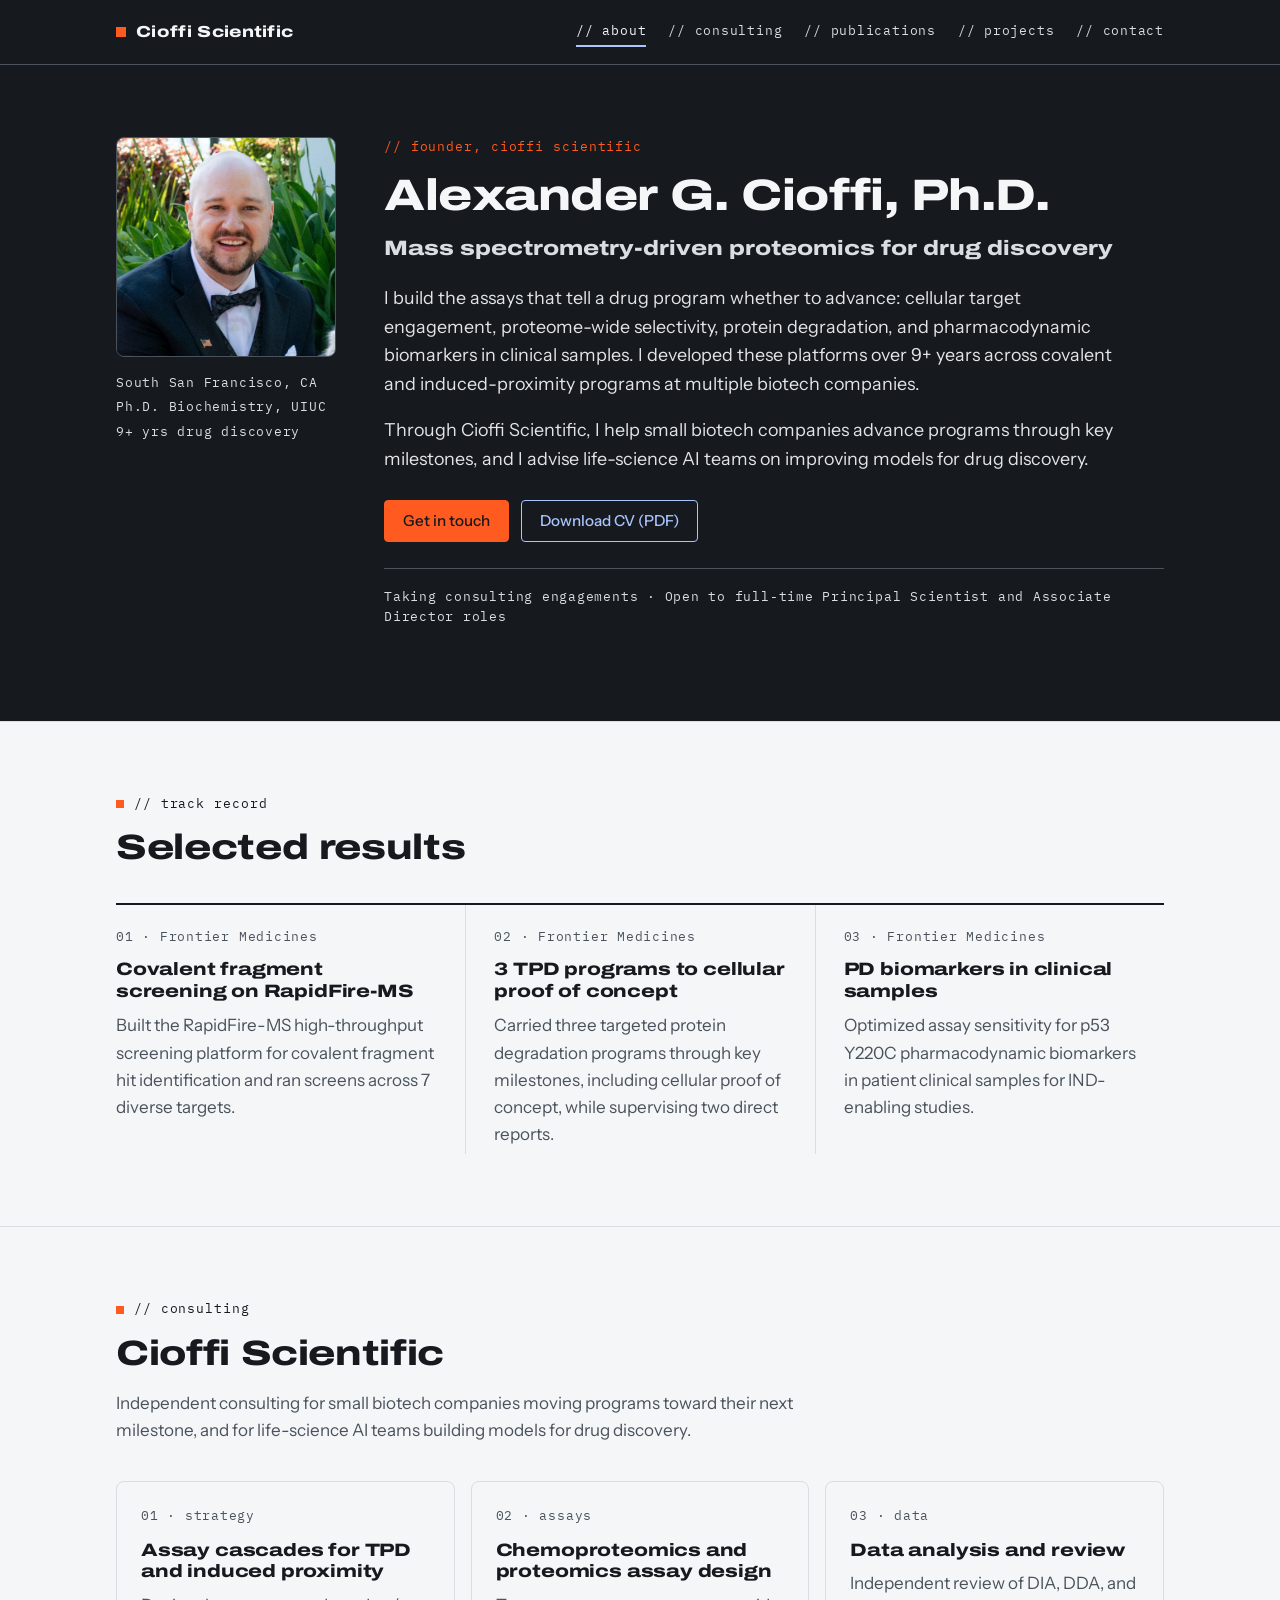
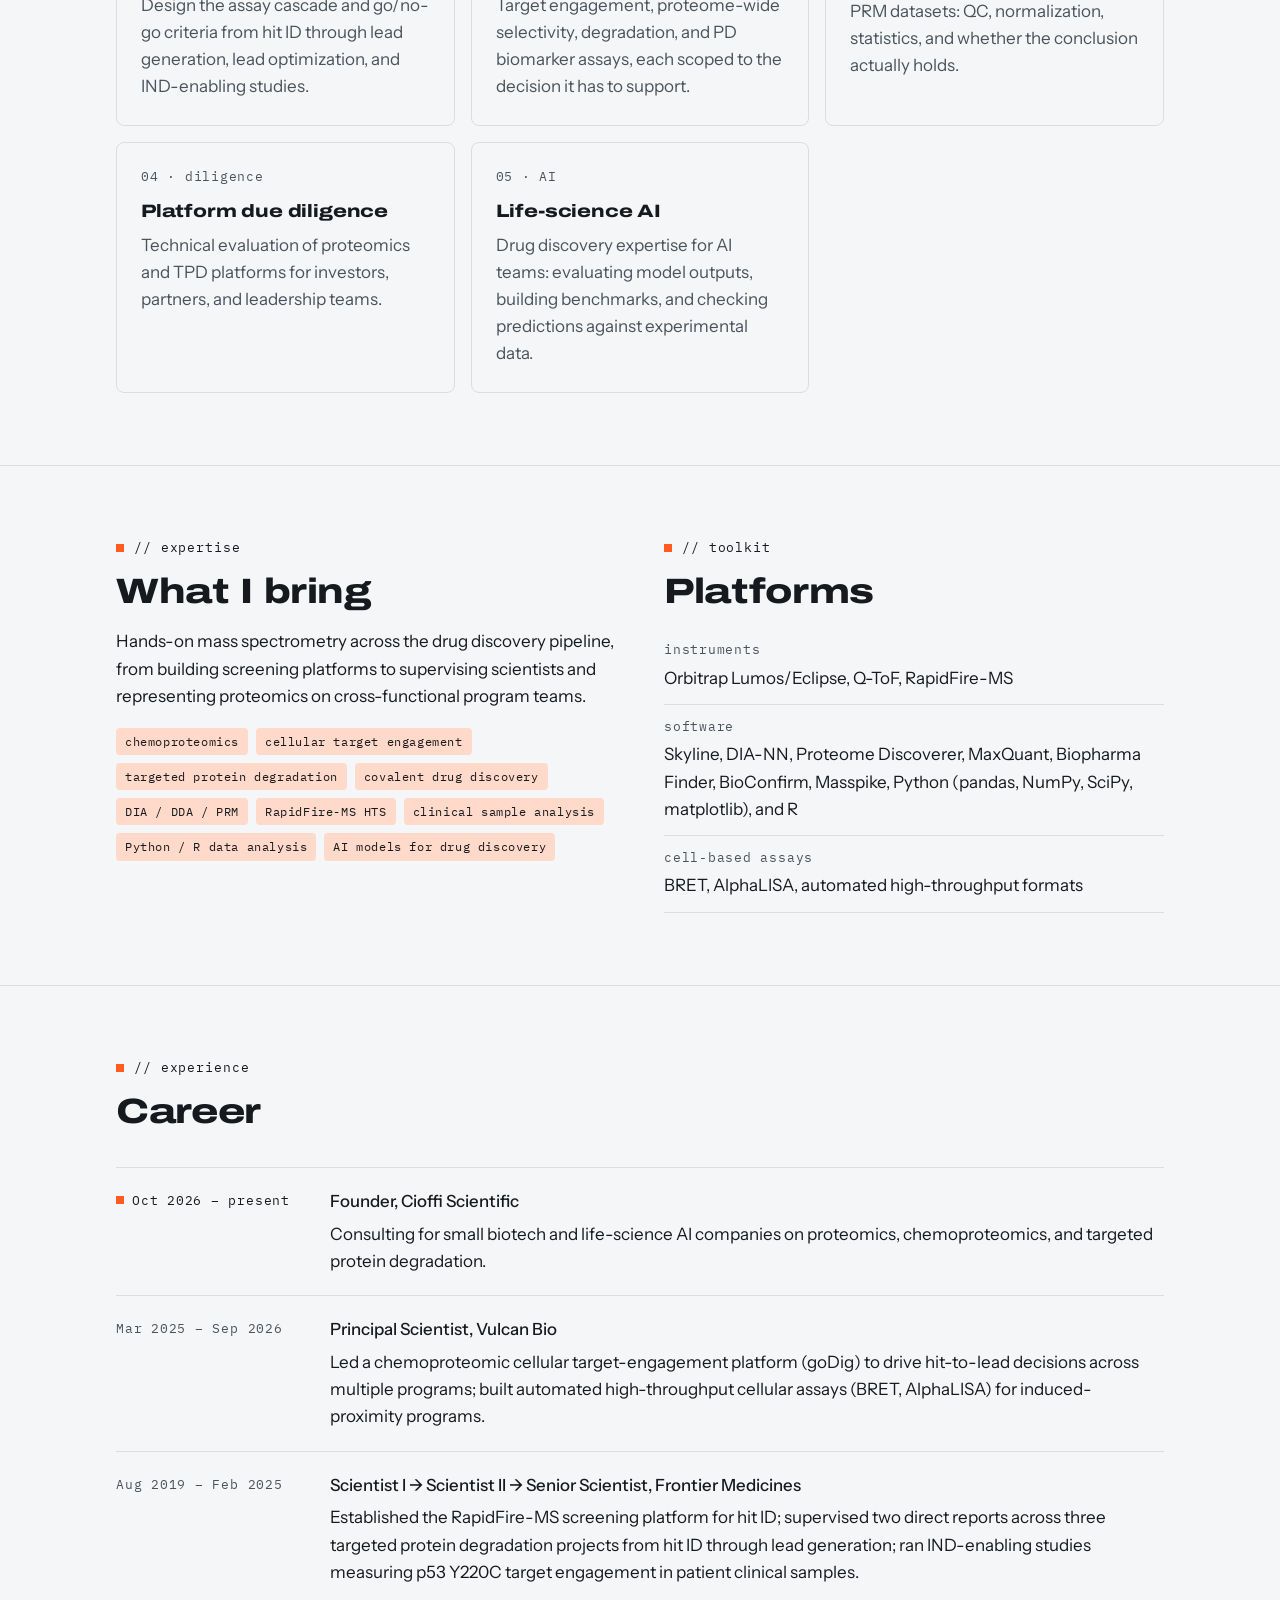
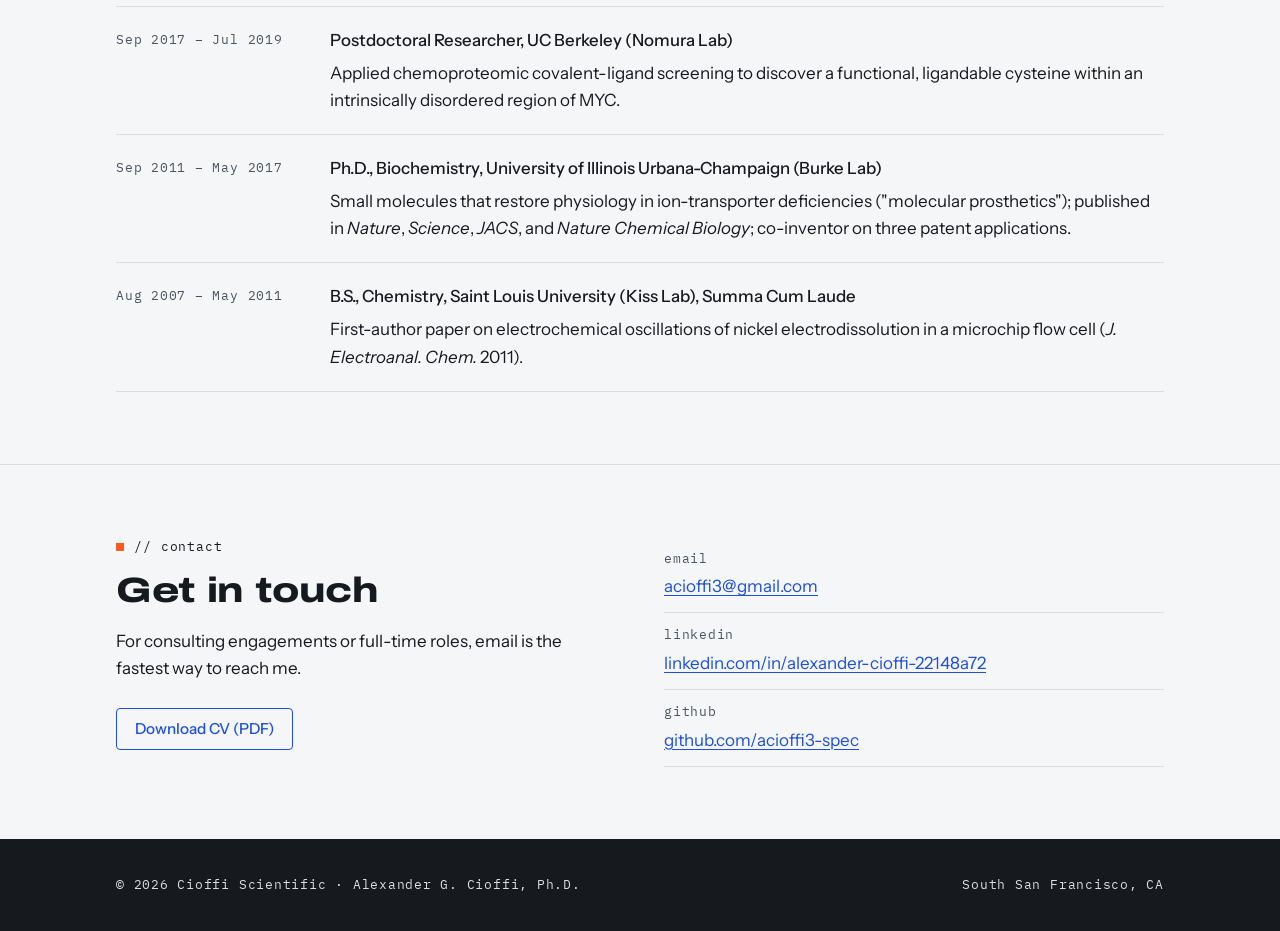
==== commit 2d505fd3: "Update index.html changed text in small bio." ====
--- a/index.html
+++ b/index.html
@@ -71,7 +71,7 @@
             I build the assays that tell a drug program whether to advance: cellular target
             engagement, proteome-wide selectivity, protein degradation, and pharmacodynamic
             biomarkers in clinical samples. I developed these platforms over 9+ years across
-            covalent and induced-proximity programs at Frontier Medicines and Vulcan Bio.
+            covalent and induced-proximity programs at multiple biotech companies.
           </p>
           <p class="lede">
             Through Cioffi Scientific, I help small biotech companies advance programs through key
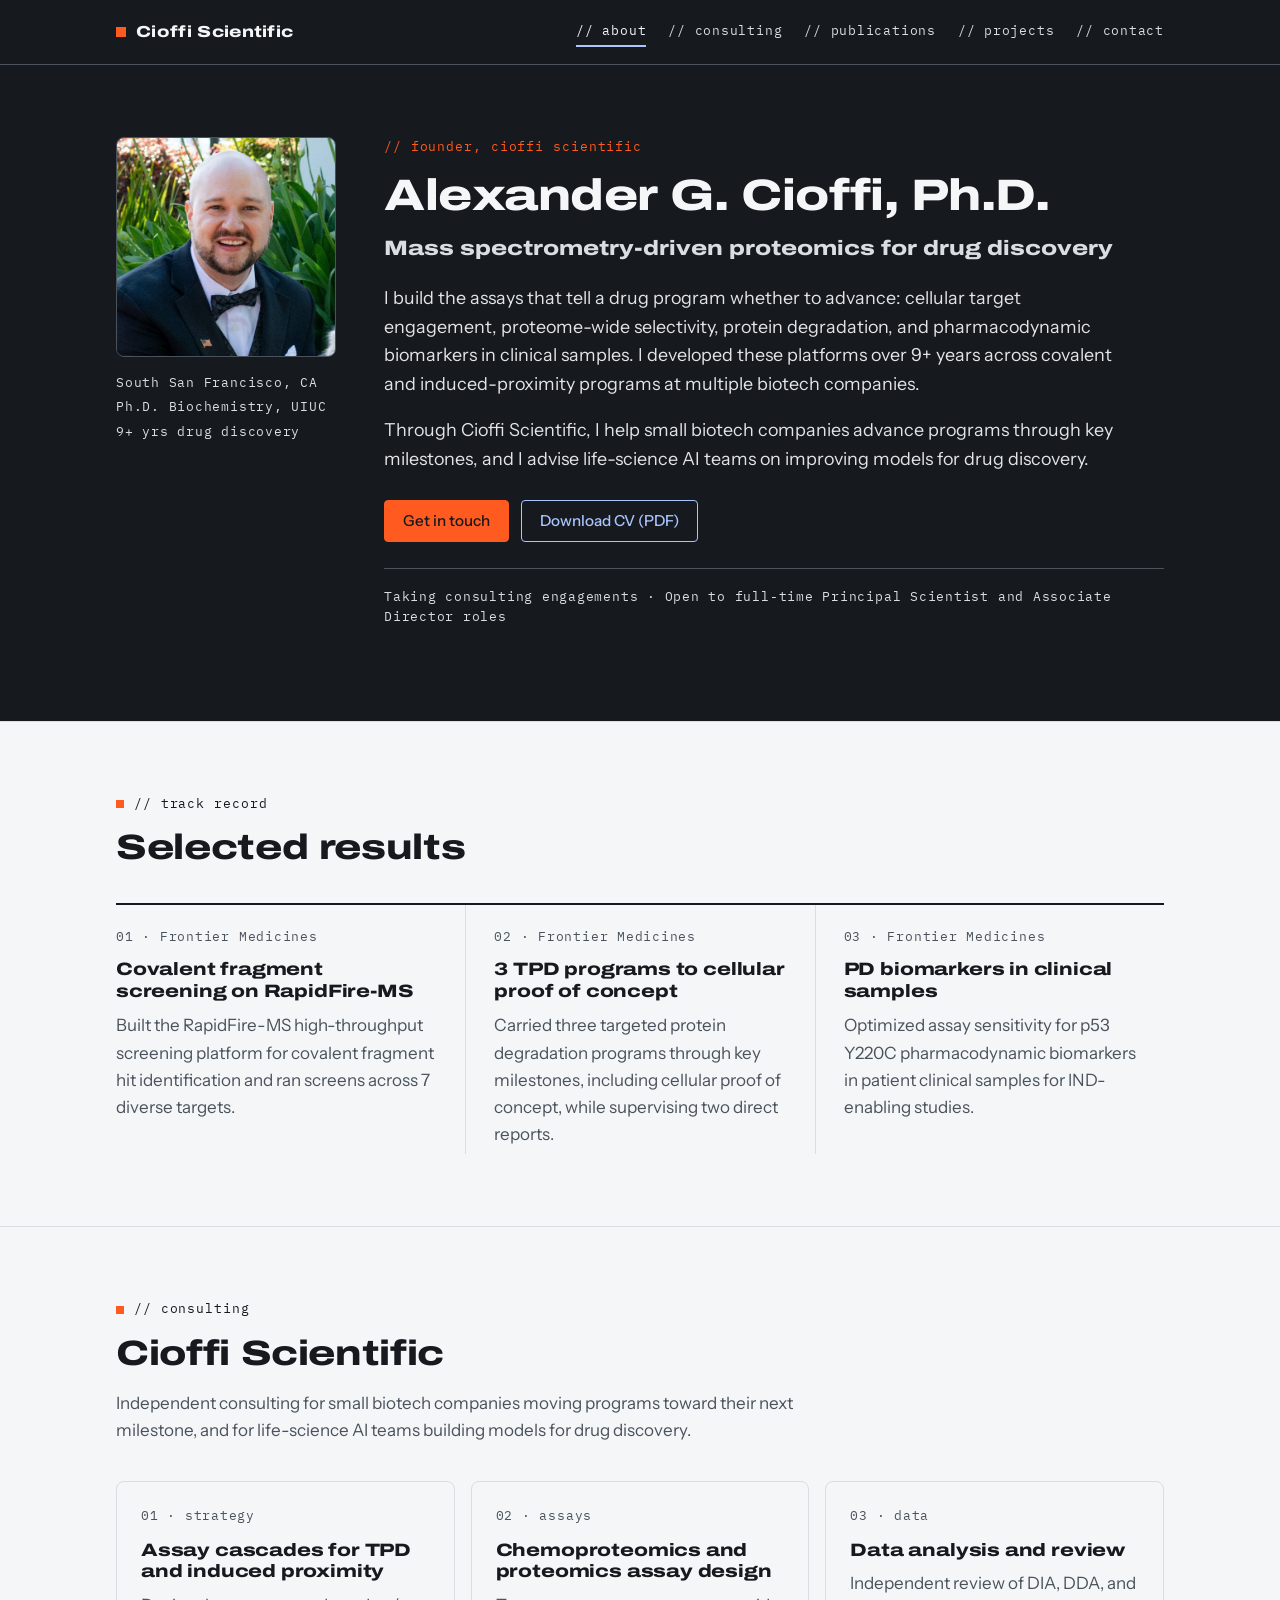
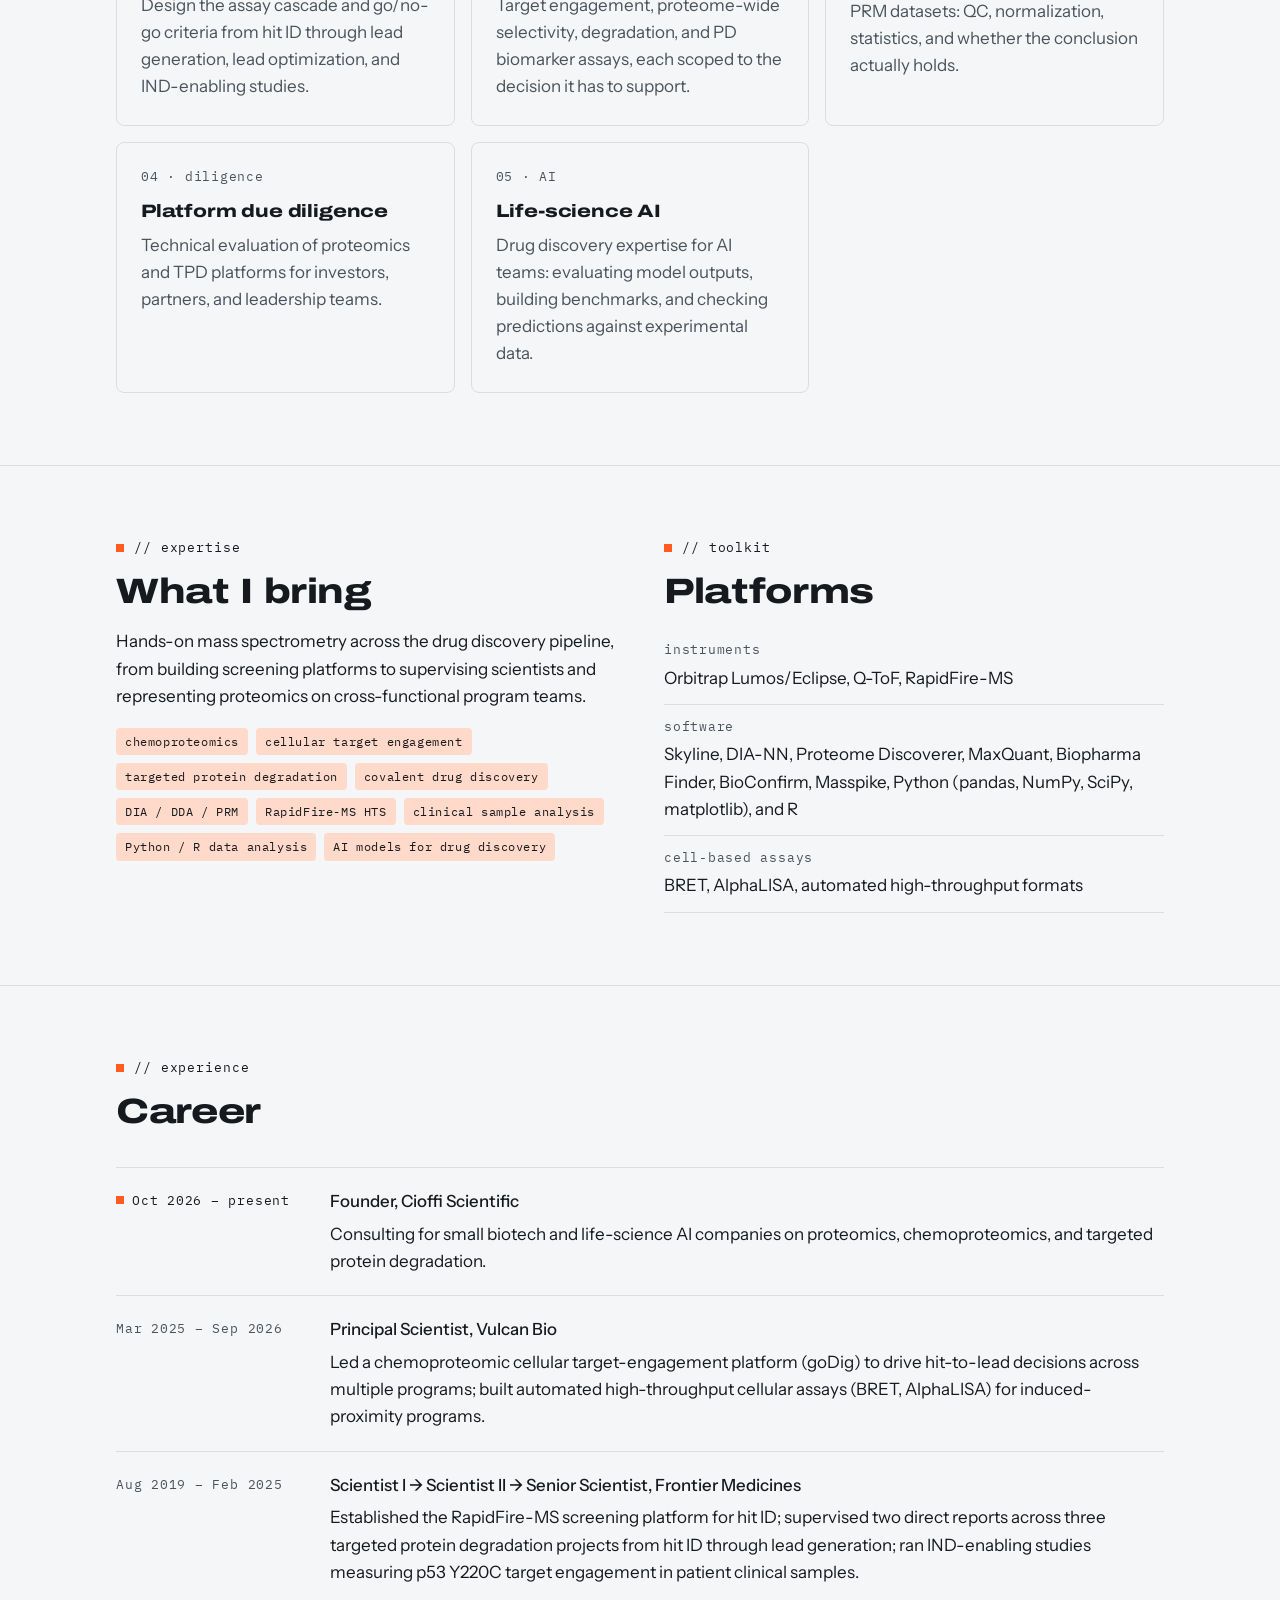
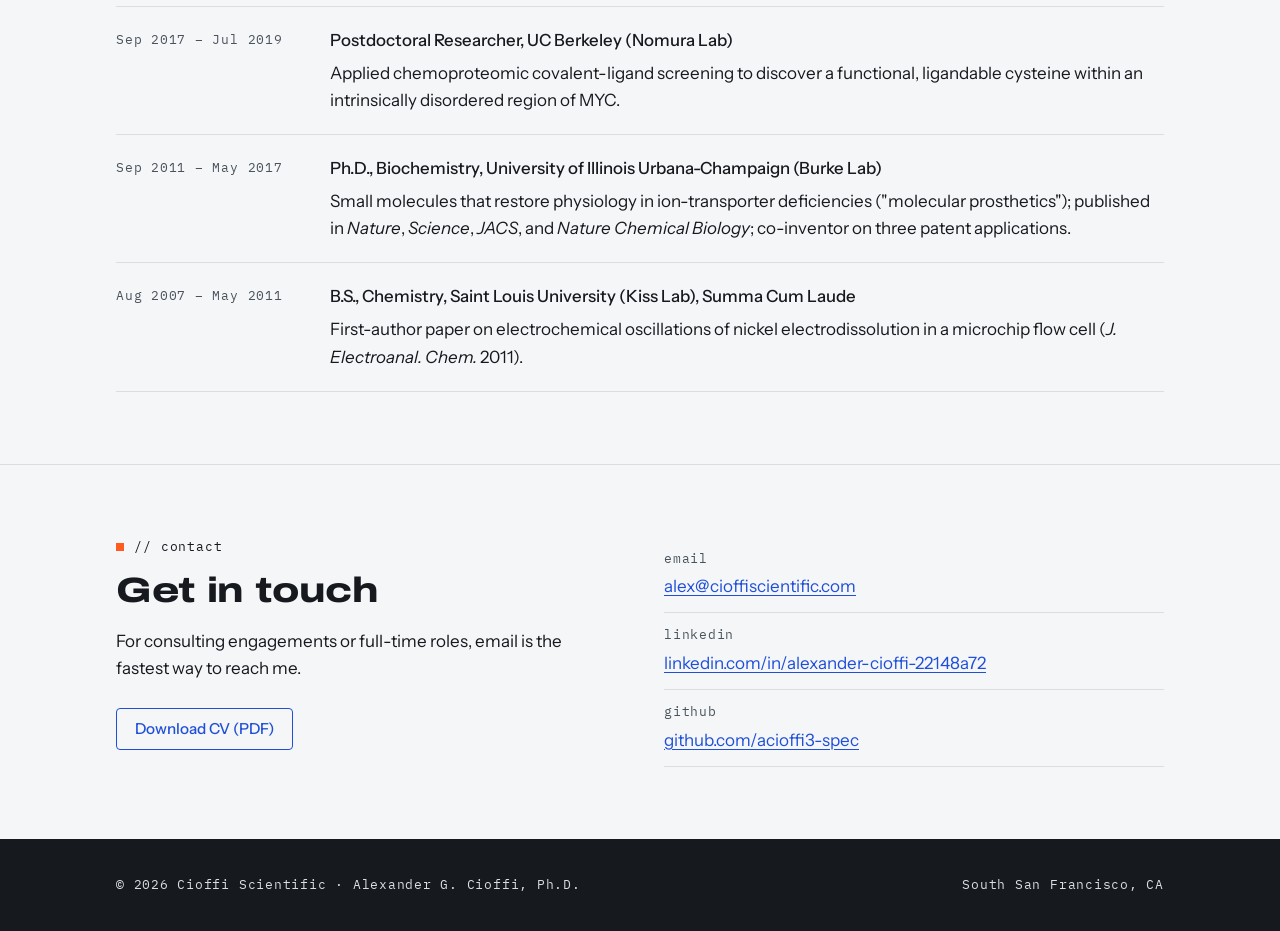
==== commit 202cbbd0: "Use alex@cioffiscientific.com on the site and CV Co-Authored-By: Claude Opus 5.5 <noreply@anthropic." ====
--- a/index.html
+++ b/index.html
@@ -281,7 +281,7 @@
         <dl class="kv">
           <!-- Link text must match the real address so a visitor who types it lands correctly -->
           <div><dt class="mono">email</dt>
-               <dd><a href="mailto:acioffi3@gmail.com">acioffi3@gmail.com</a></dd></div>
+               <dd><a href="mailto:alex@cioffiscientific.com">alex@cioffiscientific.com</a></dd></div>
           <div><dt class="mono">linkedin</dt>
                <dd><a href="https://www.linkedin.com/in/alexander-cioffi-22148a72">linkedin.com/in/alexander-cioffi-22148a72</a></dd></div>
           <div><dt class="mono">github</dt>
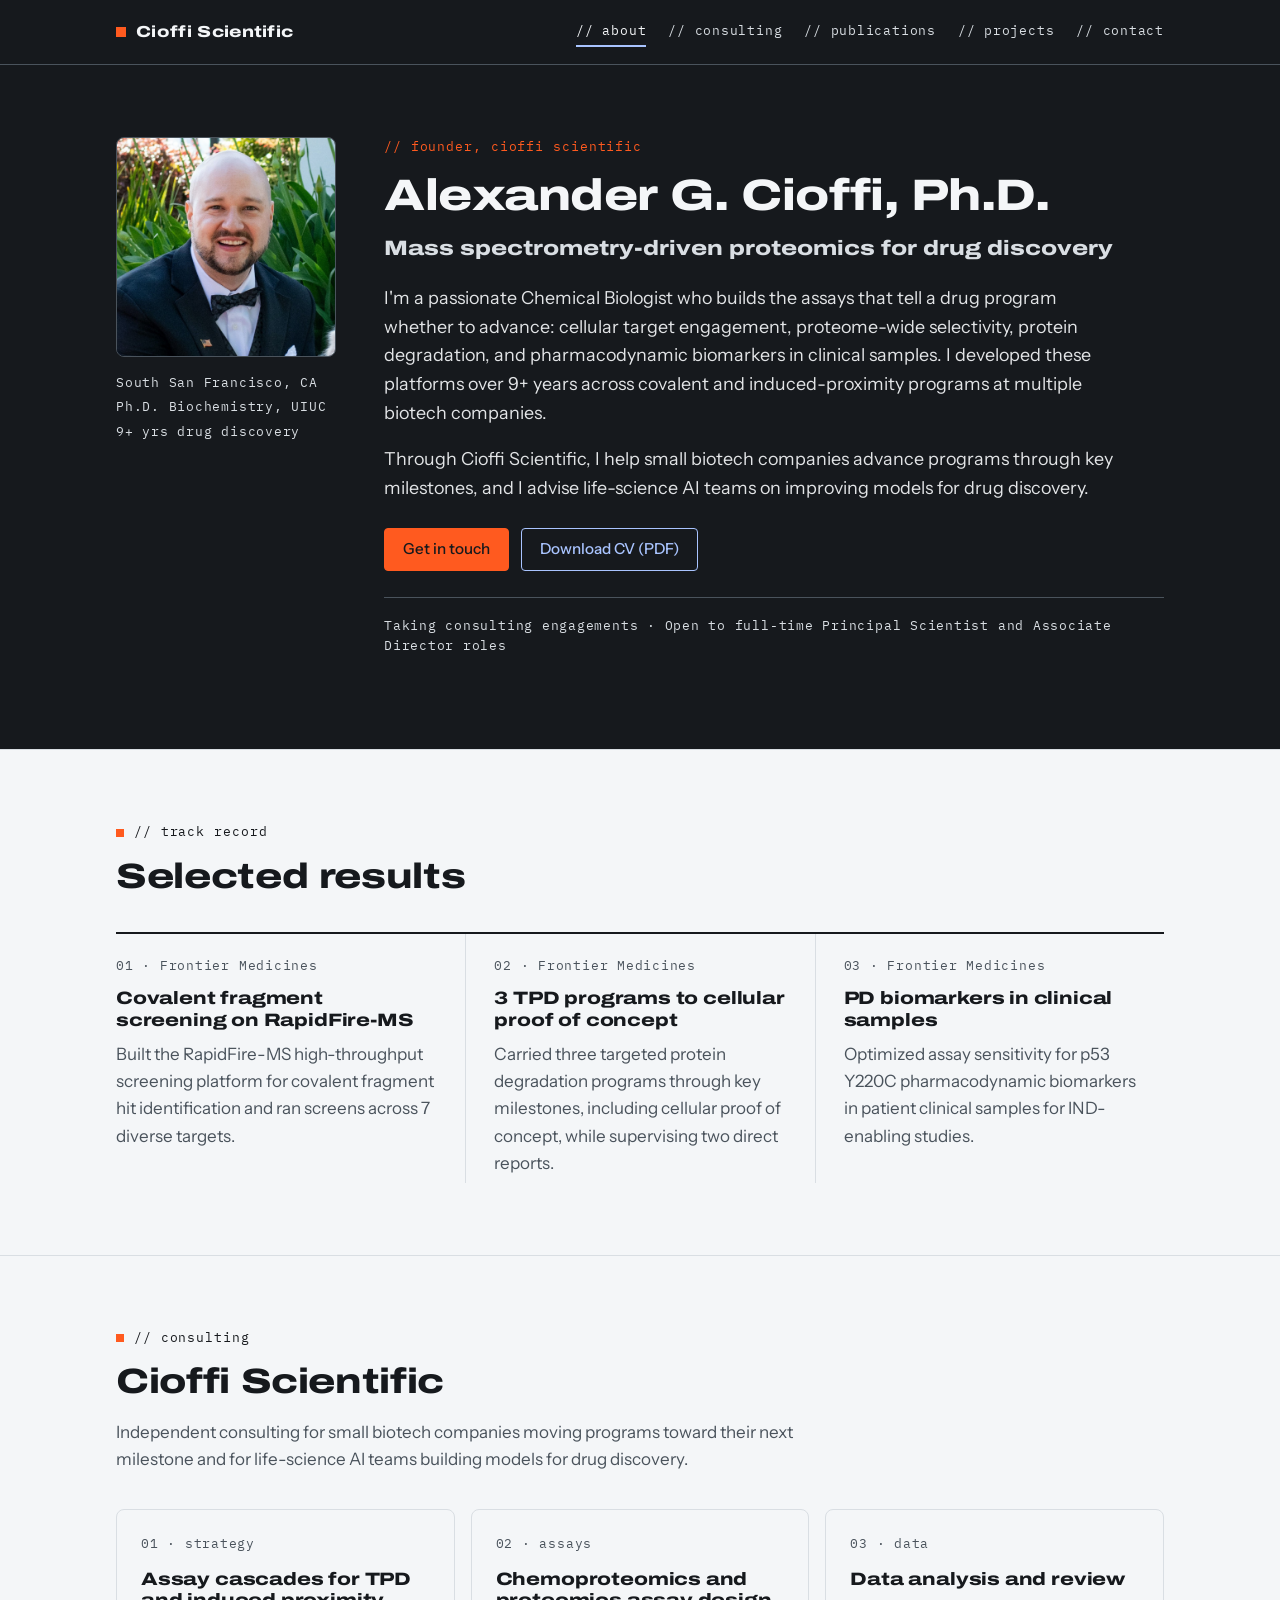
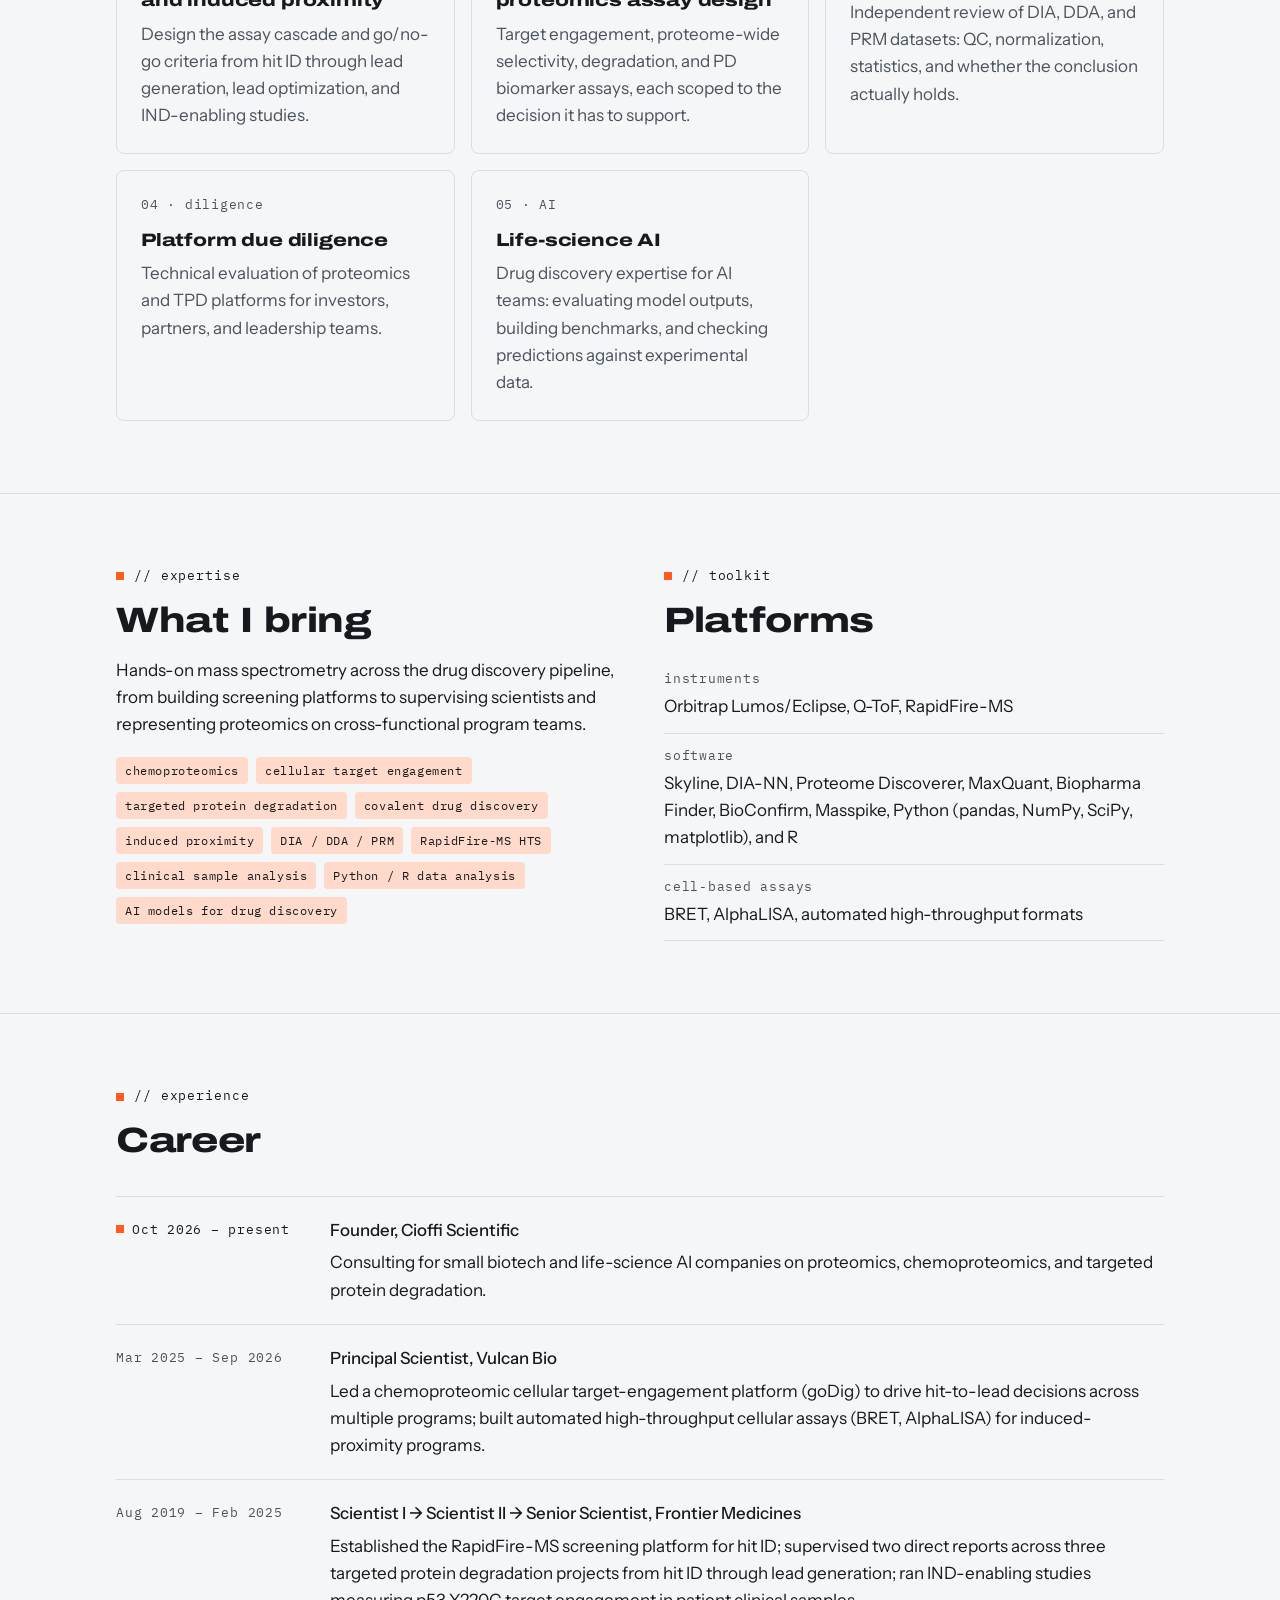
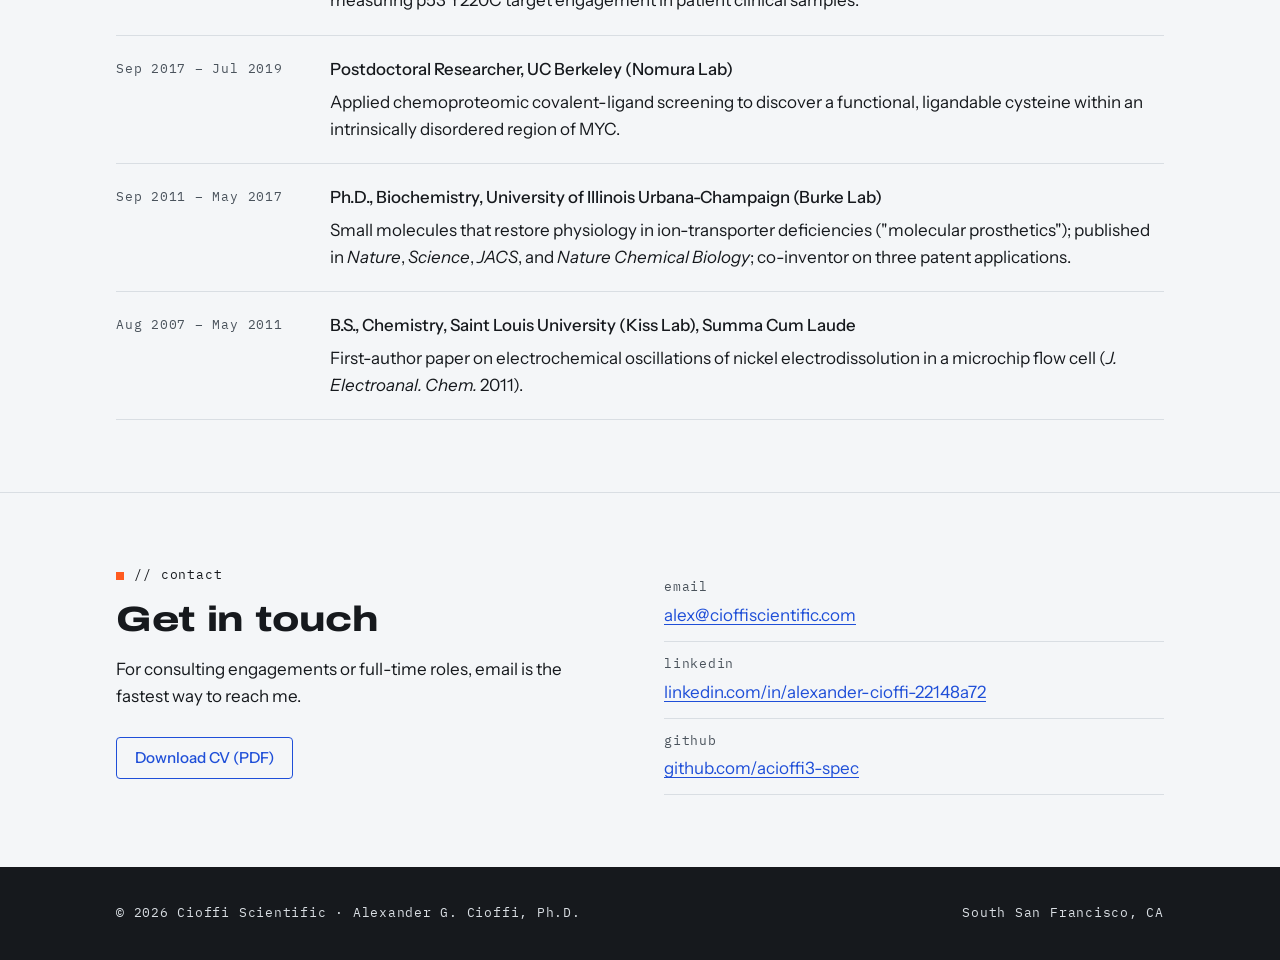
==== commit a420c794: "Update index.html updated text" ====
--- a/index.html
+++ b/index.html
@@ -19,9 +19,9 @@
   <meta property="og:url" content="https://cioffiscientific.com/">
   <meta property="og:title" content="Alexander G. Cioffi, Ph.D. | Cioffi Scientific">
   <meta property="og:description" content="Mass spectrometry-driven proteomics for drug discovery: chemoproteomics, target engagement, and targeted protein degradation.">
-  <meta property="og:image" content="https://cioffiscientific.com/images/social-preview.png">
-  <meta property="og:image:width" content="1280">
-  <meta property="og:image:height" content="640">
+  <meta property="og:image" content="https://cioffiscientific.com/images/og-image.png">
+  <meta property="og:image:width" content="2560">
+  <meta property="og:image:height" content="1340">
   <meta property="og:image:alt" content="Alexander G. Cioffi, Ph.D. | Mass spectrometry-driven proteomics for drug discovery">
   <meta name="twitter:card" content="summary_large_image">
 
@@ -68,8 +68,8 @@
           <h1>Alexander G. Cioffi, Ph.D.</h1>
           <p class="tagline">Mass spectrometry-driven proteomics for drug discovery</p>
           <p class="lede">
-            I build the assays that tell a drug program whether to advance: cellular target
-            engagement, proteome-wide selectivity, protein degradation, and pharmacodynamic
+            I'm a passionate Chemical Biologist who builds the assays that tell a drug program whether to 
+            advance: cellular target engagement, proteome-wide selectivity, protein degradation, and pharmacodynamic
             biomarkers in clinical samples. I developed these platforms over 9+ years across
             covalent and induced-proximity programs at multiple biotech companies.
           </p>
@@ -126,7 +126,7 @@
           <p class="eyebrow">// consulting</p>
           <h2>Cioffi Scientific</h2>
           <p>Independent consulting for small biotech companies moving programs toward their next
-             milestone, and for life-science AI teams building models for drug discovery.</p>
+             milestone and for life-science AI teams building models for drug discovery.</p>
         </div>
         <div class="cards">
           <article class="card">
@@ -179,6 +179,7 @@
             <span class="tag">cellular target engagement</span>
             <span class="tag">targeted protein degradation</span>
             <span class="tag">covalent drug discovery</span>
+            <span class="tag">induced proximity</span>
             <span class="tag">DIA / DDA / PRM</span>
             <span class="tag">RapidFire-MS HTS</span>
             <span class="tag">clinical sample analysis</span>
